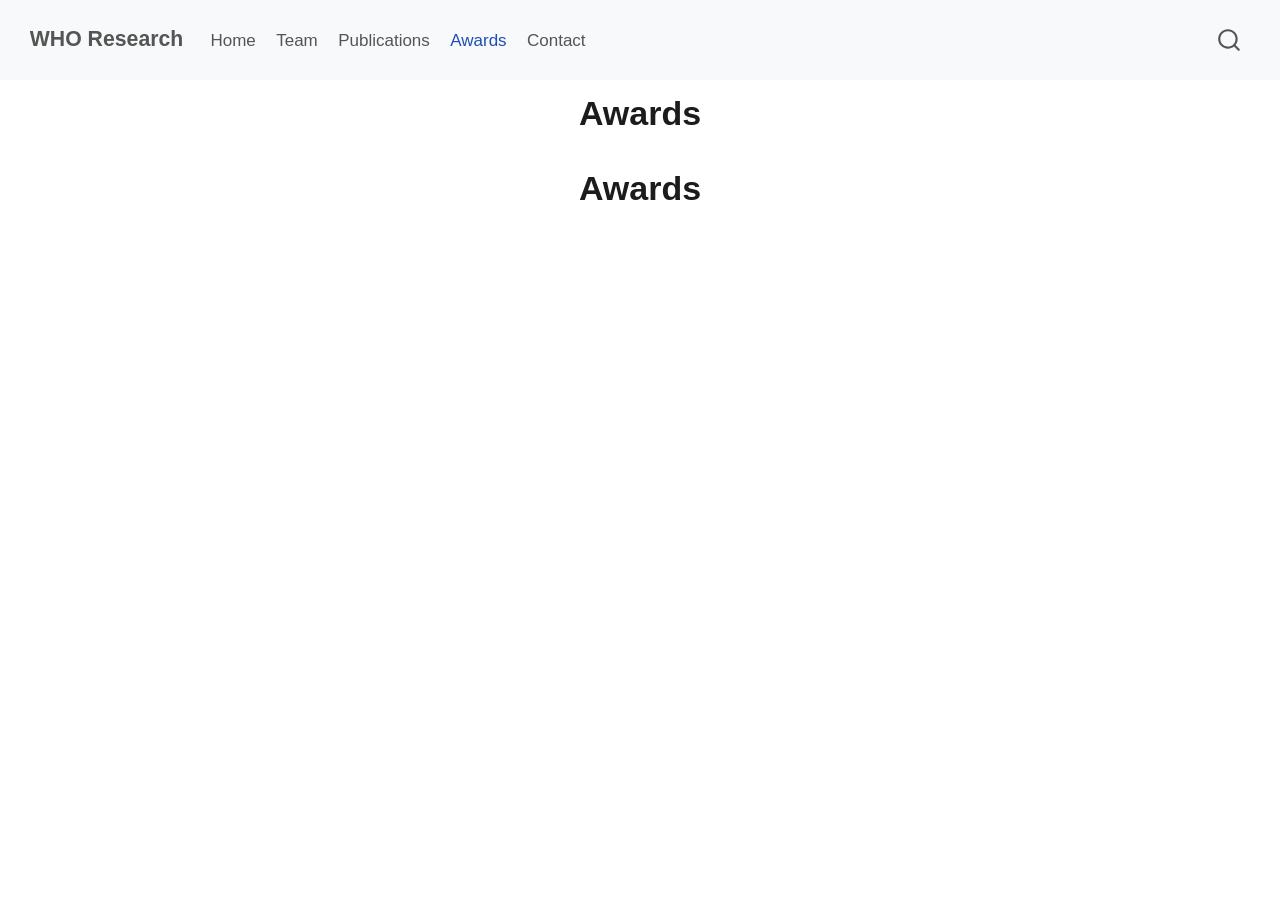
==== awards.html @ 4ef49dfa "Built site for gh-pages" ====
<!DOCTYPE html>
<html xmlns="http://www.w3.org/1999/xhtml" lang="en" xml:lang="en"><head>

<meta charset="utf-8">
<meta name="generator" content="quarto-1.10.18">

<meta name="viewport" content="width=device-width, initial-scale=1.0, user-scalable=yes">


<title>Awards – WHO Research</title>
<style>
/* Default styles provided by pandoc.
** See https://pandoc.org/MANUAL.html#variables-for-html for config info.
*/
span.smallcaps{font-variant: small-caps;}
div.columns{display: flex; gap: 1.5em;}
div.column{flex: auto;}
@media screen {
div.columns{gap: min(4vw, 1.5em);}
div.column{overflow-x: auto;}
}
div.hanging-indent{margin-left: 1.5em; text-indent: -1.5em;}
ul.task-list{list-style: none;}
ul.task-list li input[type="checkbox"] {
  width: 0.8em;
  margin: 0 0.8em 0.2em -1em; /* quarto-specific, see https://github.com/quarto-dev/quarto-cli/issues/4556 */ 
  vertical-align: middle;
}
</style>


<script src="site_libs/quarto-nav/quarto-nav.js"></script>
<script src="site_libs/quarto-nav/headroom.min.js"></script>
<script src="site_libs/clipboard/clipboard.min.js"></script>
<script src="site_libs/quarto-search/autocomplete.umd.js"></script>
<script src="site_libs/quarto-search/fuse.min.js"></script>
<script src="site_libs/quarto-search/quarto-search.js"></script>
<meta name="quarto:offset" content="./">
<script src="site_libs/quarto-html/quarto.js" type="module"></script>
<script src="site_libs/quarto-html/tabsets/tabsets.js" type="module"></script>
<script src="site_libs/quarto-html/popper.min.js"></script>
<script src="site_libs/quarto-html/tippy.umd.min.js"></script>
<script src="site_libs/quarto-html/anchor.min.js"></script>
<link href="site_libs/quarto-html/tippy.css" rel="stylesheet">
<link href="site_libs/quarto-html/quarto-syntax-highlighting-64a204ab8560d761af7679ceaba22944.css" rel="stylesheet" id="quarto-text-highlighting-styles">
<script src="site_libs/bootstrap/bootstrap.min.js"></script>
<link href="site_libs/bootstrap/bootstrap-icons.css" rel="stylesheet">
<link href="site_libs/bootstrap/bootstrap-445b8638c3d06994fee0907d791121c4.min.css" rel="stylesheet" append-hash="true" id="quarto-bootstrap" data-mode="light">
<script id="quarto-search-options" type="application/json">{
  "location": "navbar",
  "copy-button": false,
  "collapse-after": 3,
  "panel-placement": "end",
  "type": "overlay",
  "limit": 50,
  "keyboard-shortcut": [
    "f",
    "/",
    "s"
  ],
  "show-item-context": false,
  "language": {
    "search-no-results-text": "No results",
    "search-matching-documents-text": "matching documents",
    "search-copy-link-title": "Copy link to search",
    "search-hide-matches-text": "Hide additional matches",
    "search-more-match-text": "more match in this document",
    "search-more-matches-text": "more matches in this document",
    "search-clear-button-title": "Clear",
    "search-text-placeholder": "",
    "search-detached-cancel-button-title": "Cancel",
    "search-submit-button-title": "Submit",
    "search-label": "Search"
  }
}</script>


<link rel="stylesheet" href="styles.css">
</head>

<body class="nav-fixed fullcontent quarto-light">

<div id="quarto-search-results"></div>
  <header id="quarto-header" class="headroom fixed-top">
    <nav class="navbar navbar-expand-lg " data-bs-theme="dark">
      <div class="navbar-container container-fluid">
      <div class="navbar-brand-container mx-auto">
    <a class="navbar-brand" href="./index.html">
    <span class="navbar-title">WHO Research</span>
    </a>
  </div>
            <div id="quarto-search" class="" title="Search"></div>
          <button class="navbar-toggler" type="button" data-bs-toggle="collapse" data-bs-target="#navbarCollapse" aria-controls="navbarCollapse" role="menu" aria-expanded="false" aria-label="Toggle navigation" onclick="if (window.quartoToggleHeadroom) { window.quartoToggleHeadroom(); }">
  <span class="navbar-toggler-icon"></span>
</button>
          <div class="collapse navbar-collapse" id="navbarCollapse">
            <ul class="navbar-nav navbar-nav-scroll me-auto">
  <li class="nav-item">
    <a class="nav-link" href="./index.html"> 
<span class="menu-text">Home</span></a>
  </li>  
  <li class="nav-item">
    <a class="nav-link" href="./team.html"> 
<span class="menu-text">Team</span></a>
  </li>  
  <li class="nav-item">
    <a class="nav-link" href="./publications.html"> 
<span class="menu-text">Publications</span></a>
  </li>  
  <li class="nav-item">
    <a class="nav-link active" href="./awards.html" aria-current="page"> 
<span class="menu-text">Awards</span></a>
  </li>  
  <li class="nav-item">
    <a class="nav-link" href="./contact.html"> 
<span class="menu-text">Contact</span></a>
  </li>  
</ul>
          </div> <!-- /navcollapse -->
            <div class="quarto-navbar-tools">
</div>
      </div> <!-- /container-fluid -->
    </nav>
</header>
<!-- content -->
<div id="quarto-content" class="quarto-container page-columns page-rows-contents page-layout-article page-navbar">
<!-- sidebar -->
<!-- margin-sidebar -->
    
<!-- main -->
<main class="content" id="quarto-document-content">

<header id="title-block-header" class="quarto-title-block default">
<div class="quarto-title">
<h1 class="title">Awards</h1>
</div>



<div class="quarto-title-meta">

    
  
    
  </div>
  


</header>


<section id="awards" class="level1">
<h1>Awards</h1>


</section>

</main> <!-- /main -->
<script id="quarto-html-after-body" type="application/javascript">
  window.document.addEventListener("DOMContentLoaded", function (event) {
    const icon = "";
    const anchorJS = new window.AnchorJS();
    anchorJS.options = {
      placement: 'right',
      icon: icon
    };
    anchorJS.add('.anchored');
    const isCodeAnnotation = (el) => {
      for (const clz of el.classList) {
        if (clz.startsWith('code-annotation-')) {                     
          return true;
        }
      }
      return false;
    }
    const onCopySuccess = function(e) {
      // button target
      const button = e.trigger;
      // don't keep focus
      button.blur();
      // flash "checked"
      button.classList.add('code-copy-button-checked');
      var currentTitle = button.getAttribute("title");
      button.setAttribute("title", "Copied!");
      let tooltip;
      if (window.bootstrap) {
        button.setAttribute("data-bs-toggle", "tooltip");
        button.setAttribute("data-bs-placement", "left");
        button.setAttribute("data-bs-title", "Copied!");
        tooltip = new bootstrap.Tooltip(button, 
          { trigger: "manual", 
            customClass: "code-copy-button-tooltip",
            offset: [0, -8]});
        tooltip.show();    
      }
      setTimeout(function() {
        if (tooltip) {
          tooltip.hide();
          button.removeAttribute("data-bs-title");
          button.removeAttribute("data-bs-toggle");
          button.removeAttribute("data-bs-placement");
        }
        button.setAttribute("title", currentTitle);
        button.classList.remove('code-copy-button-checked');
      }, 1000);
      // clear code selection
      e.clearSelection();
    }
    const getTextToCopy = function(trigger) {
      const outerScaffold = trigger.parentElement.cloneNode(true);
      const codeEl = outerScaffold.querySelector('code');
      for (const childEl of codeEl.children) {
        if (isCodeAnnotation(childEl)) {
          childEl.remove();
        }
      }
      return codeEl.innerText;
    }
    const clipboard = new window.ClipboardJS('.code-copy-button:not([data-in-quarto-modal])', {
      text: getTextToCopy
    });
    clipboard.on('success', onCopySuccess);
    if (window.document.getElementById('quarto-embedded-source-code-modal')) {
      const clipboardModal = new window.ClipboardJS('.code-copy-button[data-in-quarto-modal]', {
        text: getTextToCopy,
        container: window.document.getElementById('quarto-embedded-source-code-modal')
      });
      clipboardModal.on('success', onCopySuccess);
    }
      var localhostRegex = new RegExp(/^(?:http|https):\/\/localhost\:?[0-9]*\//);
      var mailtoRegex = new RegExp(/^mailto:/);
        var filterRegex = new RegExp('/' + window.location.host + '/');
      var isInternal = (href) => {
          return filterRegex.test(href) || localhostRegex.test(href) || mailtoRegex.test(href);
      }
      // Inspect non-navigation links and adorn them if external
     var links = window.document.querySelectorAll('a[href]:not(.nav-link):not(.navbar-brand):not(.toc-action):not(.sidebar-link):not(.sidebar-item-toggle):not(.pagination-link):not(.no-external):not([aria-hidden]):not(.dropdown-item):not(.quarto-navigation-tool):not(.about-link)');
      for (var i=0; i<links.length; i++) {
        const link = links[i];
        if (!isInternal(link.href)) {
          // undo the damage that might have been done by quarto-nav.js in the case of
          // links that we want to consider external
          if (link.dataset.originalHref !== undefined) {
            link.href = link.dataset.originalHref;
          }
        }
      }
    function tippyHover(el, contentFn, onTriggerFn, onUntriggerFn) {
      const config = {
        allowHTML: true,
        maxWidth: 500,
        delay: 100,
        arrow: false,
        appendTo: function(el) {
            return el.parentElement;
        },
        interactive: true,
        interactiveBorder: 10,
        theme: 'quarto',
        placement: 'bottom-start',
      };
      if (contentFn) {
        config.content = contentFn;
      }
      if (onTriggerFn) {
        config.onTrigger = onTriggerFn;
      }
      if (onUntriggerFn) {
        config.onUntrigger = onUntriggerFn;
      }
      window.tippy(el, config); 
    }
    const noterefs = window.document.querySelectorAll('a[role="doc-noteref"]');
    for (var i=0; i<noterefs.length; i++) {
      const ref = noterefs[i];
      tippyHover(ref, function() {
        // use id or data attribute instead here
        let href = ref.getAttribute('data-footnote-href') || ref.getAttribute('href');
        try { href = new URL(href).hash; } catch {}
        const id = href.replace(/^#\/?/, "");
        const note = window.document.getElementById(id);
        if (note) {
          return note.innerHTML;
        } else {
          return "";
        }
      });
    }
    const xrefs = window.document.querySelectorAll('a.quarto-xref');
    const processXRef = (id, note) => {
      // Strip column container classes
      const stripColumnClz = (el) => {
        el.classList.remove("page-full", "page-columns");
        if (el.children) {
          for (const child of el.children) {
            stripColumnClz(child);
          }
        }
      }
      stripColumnClz(note)
      if (id === null || id.startsWith('sec-')) {
        // Special case sections, only their first couple elements
        const container = document.createElement("div");
        if (note.children && note.children.length > 2) {
          container.appendChild(note.children[0].cloneNode(true));
          for (let i = 1; i < note.children.length; i++) {
            const child = note.children[i];
            if (child.tagName === "P" && child.innerText === "") {
              continue;
            } else {
              container.appendChild(child.cloneNode(true));
              break;
            }
          }
          if (window.Quarto?.typesetMath) {
            window.Quarto.typesetMath(container);
          }
          return container.innerHTML
        } else {
          if (window.Quarto?.typesetMath) {
            window.Quarto.typesetMath(note);
          }
          return note.innerHTML;
        }
      } else {
        // Remove any anchor links if they are present
        const anchorLink = note.querySelector('a.anchorjs-link');
        if (anchorLink) {
          anchorLink.remove();
        }
        if (window.Quarto?.typesetMath) {
          window.Quarto.typesetMath(note);
        }
        if (note.classList.contains("callout")) {
          return note.outerHTML;
        } else {
          return note.innerHTML;
        }
      }
    }
    for (var i=0; i<xrefs.length; i++) {
      const xref = xrefs[i];
      tippyHover(xref, undefined, function(instance) {
        instance.disable();
        let url = xref.getAttribute('href');
        let hash = undefined; 
        if (url.startsWith('#')) {
          hash = url;
        } else {
          try { hash = new URL(url).hash; } catch {}
        }
        if (hash) {
          const id = hash.replace(/^#\/?/, "");
          const note = window.document.getElementById(id);
          if (note !== null) {
            try {
              const html = processXRef(id, note.cloneNode(true));
              instance.setContent(html);
            } finally {
              instance.enable();
              instance.show();
            }
          } else {
            // See if we can fetch this
            fetch(url.split('#')[0])
            .then(res => res.text())
            .then(html => {
              const parser = new DOMParser();
              const htmlDoc = parser.parseFromString(html, "text/html");
              const note = htmlDoc.getElementById(id);
              if (note !== null) {
                const html = processXRef(id, note);
                instance.setContent(html);
              } 
            }).finally(() => {
              instance.enable();
              instance.show();
            });
          }
        } else {
          // See if we can fetch a full url (with no hash to target)
          // This is a special case and we should probably do some content thinning / targeting
          fetch(url)
          .then(res => res.text())
          .then(html => {
            const parser = new DOMParser();
            const htmlDoc = parser.parseFromString(html, "text/html");
            const note = htmlDoc.querySelector('main.content');
            if (note !== null) {
              // This should only happen for chapter cross references
              // (since there is no id in the URL)
              // remove the first header
              if (note.children.length > 0 && note.children[0].tagName === "HEADER") {
                note.children[0].remove();
              }
              const html = processXRef(null, note);
              instance.setContent(html);
            } 
          }).finally(() => {
            instance.enable();
            instance.show();
          });
        }
      }, function(instance) {
      });
    }
        let selectedAnnoteEl;
        const selectorForAnnotation = ( cell, annotation) => {
          let cellAttr = 'data-code-cell="' + cell + '"';
          let lineAttr = 'data-code-annotation="' +  annotation + '"';
          const selector = 'span[' + cellAttr + '][' + lineAttr + ']';
          return selector;
        }
        const selectCodeLines = (annoteEl) => {
          const doc = window.document;
          const targetCell = annoteEl.getAttribute("data-target-cell");
          const targetAnnotation = annoteEl.getAttribute("data-target-annotation");
          const annoteSpan = window.document.querySelector(selectorForAnnotation(targetCell, targetAnnotation));
          const lines = annoteSpan.getAttribute("data-code-lines").split(",");
          const lineIds = lines.map((line) => {
            return targetCell + "-" + line;
          })
          let top = null;
          let height = null;
          let parent = null;
          if (lineIds.length > 0) {
              //compute the position of the single el (top and bottom and make a div)
              const el = window.document.getElementById(lineIds[0]);
              top = el.offsetTop;
              height = el.offsetHeight;
              parent = el.parentElement.parentElement;
            if (lineIds.length > 1) {
              const lastEl = window.document.getElementById(lineIds[lineIds.length - 1]);
              const bottom = lastEl.offsetTop + lastEl.offsetHeight;
              height = bottom - top;
            }
            if (top !== null && height !== null && parent !== null) {
              // cook up a div (if necessary) and position it 
              let div = window.document.getElementById("code-annotation-line-highlight");
              if (div === null) {
                div = window.document.createElement("div");
                div.setAttribute("id", "code-annotation-line-highlight");
                div.style.position = 'absolute';
                parent.appendChild(div);
              }
              div.style.top = top - 2 + "px";
              div.style.height = height + 4 + "px";
              div.style.left = 0;
              let gutterDiv = window.document.getElementById("code-annotation-line-highlight-gutter");
              if (gutterDiv === null) {
                gutterDiv = window.document.createElement("div");
                gutterDiv.setAttribute("id", "code-annotation-line-highlight-gutter");
                gutterDiv.style.position = 'absolute';
                const codeCell = window.document.getElementById(targetCell);
                const gutter = codeCell.querySelector('.code-annotation-gutter');
                gutter.appendChild(gutterDiv);
              }
              gutterDiv.style.top = top - 2 + "px";
              gutterDiv.style.height = height + 4 + "px";
            }
            selectedAnnoteEl = annoteEl;
          }
        };
        const unselectCodeLines = () => {
          const elementsIds = ["code-annotation-line-highlight", "code-annotation-line-highlight-gutter"];
          elementsIds.forEach((elId) => {
            const div = window.document.getElementById(elId);
            if (div) {
              div.remove();
            }
          });
          selectedAnnoteEl = undefined;
        };
          // Handle positioning of the toggle
      window.addEventListener(
        "resize",
        throttle(() => {
          elRect = undefined;
          if (selectedAnnoteEl) {
            selectCodeLines(selectedAnnoteEl);
          }
        }, 10)
      );
      function throttle(fn, ms) {
      let throttle = false;
      let timer;
        return (...args) => {
          if(!throttle) { // first call gets through
              fn.apply(this, args);
              throttle = true;
          } else { // all the others get throttled
              if(timer) clearTimeout(timer); // cancel #2
              timer = setTimeout(() => {
                fn.apply(this, args);
                timer = throttle = false;
              }, ms);
          }
        };
      }
        // Attach click handler to the DT
        const annoteDls = window.document.querySelectorAll('dt[data-target-cell]');
        for (const annoteDlNode of annoteDls) {
          annoteDlNode.addEventListener('click', (event) => {
            const clickedEl = event.target;
            if (clickedEl !== selectedAnnoteEl) {
              unselectCodeLines();
              const activeEl = window.document.querySelector('dt[data-target-cell].code-annotation-active');
              if (activeEl) {
                activeEl.classList.remove('code-annotation-active');
              }
              selectCodeLines(clickedEl);
              clickedEl.classList.add('code-annotation-active');
            } else {
              // Unselect the line
              unselectCodeLines();
              clickedEl.classList.remove('code-annotation-active');
            }
          });
        }
    const findCites = (el) => {
      const parentEl = el.parentElement;
      if (parentEl) {
        const cites = parentEl.dataset.cites;
        if (cites) {
          return {
            el,
            cites: cites.split(' ')
          };
        } else {
          return findCites(el.parentElement)
        }
      } else {
        return undefined;
      }
    };
    var bibliorefs = window.document.querySelectorAll('a[role="doc-biblioref"]');
    for (var i=0; i<bibliorefs.length; i++) {
      const ref = bibliorefs[i];
      const citeInfo = findCites(ref);
      if (citeInfo) {
        tippyHover(citeInfo.el, function() {
          var popup = window.document.createElement('div');
          citeInfo.cites.forEach(function(cite) {
            var citeDiv = window.document.createElement('div');
            citeDiv.classList.add('hanging-indent');
            citeDiv.classList.add('csl-entry');
            var biblioDiv = window.document.getElementById('ref-' + cite);
            if (biblioDiv) {
              citeDiv.innerHTML = biblioDiv.innerHTML;
            }
            popup.appendChild(citeDiv);
          });
          return popup.innerHTML;
        });
      }
    }
  });
  </script>
</div> <!-- /content -->




</body></html>
---- site_libs/quarto-html/tippy.css ----
.tippy-box[data-animation=fade][data-state=hidden]{opacity:0}[data-tippy-root]{max-width:calc(100vw - 10px)}.tippy-box{position:relative;background-color:#333;color:#fff;border-radius:4px;font-size:14px;line-height:1.4;white-space:normal;outline:0;transition-property:transform,visibility,opacity}.tippy-box[data-placement^=top]>.tippy-arrow{bottom:0}.tippy-box[data-placement^=top]>.tippy-arrow:before{bottom:-7px;left:0;border-width:8px 8px 0;border-top-color:initial;transform-origin:center top}.tippy-box[data-placement^=bottom]>.tippy-arrow{top:0}.tippy-box[data-placement^=bottom]>.tippy-arrow:before{top:-7px;left:0;border-width:0 8px 8px;border-bottom-color:initial;transform-origin:center bottom}.tippy-box[data-placement^=left]>.tippy-arrow{right:0}.tippy-box[data-placement^=left]>.tippy-arrow:before{border-width:8px 0 8px 8px;border-left-color:initial;right:-7px;transform-origin:center left}.tippy-box[data-placement^=right]>.tippy-arrow{left:0}.tippy-box[data-placement^=right]>.tippy-arrow:before{left:-7px;border-width:8px 8px 8px 0;border-right-color:initial;transform-origin:center right}.tippy-box[data-inertia][data-state=visible]{transition-timing-function:cubic-bezier(.54,1.5,.38,1.11)}.tippy-arrow{width:16px;height:16px;color:#333}.tippy-arrow:before{content:"";position:absolute;border-color:transparent;border-style:solid}.tippy-content{position:relative;padding:5px 9px;z-index:1}
---- site_libs/quarto-html/quarto-syntax-highlighting-64a204ab8560d761af7679ceaba22944.css ----
/* quarto syntax highlight colors */
:root {
  --quarto-hl-ot-color: #003B4F;
  --quarto-hl-at-color: #657422;
  --quarto-hl-ss-color: #20794D;
  --quarto-hl-an-color: #5E5E5E;
  --quarto-hl-fu-color: #4758AB;
  --quarto-hl-st-color: #20794D;
  --quarto-hl-cf-color: #003B4F;
  --quarto-hl-op-color: #5E5E5E;
  --quarto-hl-er-color: #AD0000;
  --quarto-hl-bn-color: #AD0000;
  --quarto-hl-al-color: #AD0000;
  --quarto-hl-va-color: #111111;
  --quarto-hl-bu-color: inherit;
  --quarto-hl-ex-color: inherit;
  --quarto-hl-pp-color: #AD0000;
  --quarto-hl-in-color: #5E5E5E;
  --quarto-hl-vs-color: #20794D;
  --quarto-hl-wa-color: #5E5E5E;
  --quarto-hl-do-color: #5E5E5E;
  --quarto-hl-im-color: #00769E;
  --quarto-hl-ch-color: #20794D;
  --quarto-hl-dt-color: #AD0000;
  --quarto-hl-fl-color: #AD0000;
  --quarto-hl-co-color: #5E5E5E;
  --quarto-hl-cv-color: #5E5E5E;
  --quarto-hl-cn-color: #8f5902;
  --quarto-hl-sc-color: #5E5E5E;
  --quarto-hl-dv-color: #AD0000;
  --quarto-hl-kw-color: #003B4F;
}

/* other quarto variables */
:root {
  --quarto-font-monospace: SFMono-Regular, Menlo, Monaco, Consolas, "Liberation Mono", "Courier New", monospace;
}

/* syntax highlight based on Pandoc's rules */
pre > code.sourceCode > span {
  color: #003B4F;
}

code.sourceCode > span {
  color: #003B4F;
}

div.sourceCode,
div.sourceCode pre.sourceCode {
  color: #003B4F;
}

/* Normal */
code span {
  color: #003B4F;
}

/* Alert */
code span.al {
  color: #AD0000;
  font-style: inherit;
}

/* Annotation */
code span.an {
  color: #5E5E5E;
  font-style: inherit;
}

/* Attribute */
code span.at {
  color: #657422;
  font-style: inherit;
}

/* BaseN */
code span.bn {
  color: #AD0000;
  font-style: inherit;
}

/* BuiltIn */
code span.bu {
  font-style: inherit;
}

/* ControlFlow */
code span.cf {
  color: #003B4F;
  font-weight: bold;
  font-style: inherit;
}

/* Char */
code span.ch {
  color: #20794D;
  font-style: inherit;
}

/* Constant */
code span.cn {
  color: #8f5902;
  font-style: inherit;
}

/* Comment */
code span.co {
  color: #5E5E5E;
  font-style: inherit;
}

/* CommentVar */
code span.cv {
  color: #5E5E5E;
  font-style: italic;
}

/* Documentation */
code span.do {
  color: #5E5E5E;
  font-style: italic;
}

/* DataType */
code span.dt {
  color: #AD0000;
  font-style: inherit;
}

/* DecVal */
code span.dv {
  color: #AD0000;
  font-style: inherit;
}

/* Error */
code span.er {
  color: #AD0000;
  font-style: inherit;
}

/* Extension */
code span.ex {
  font-style: inherit;
}

/* Float */
code span.fl {
  color: #AD0000;
  font-style: inherit;
}

/* Function */
code span.fu {
  color: #4758AB;
  font-style: inherit;
}

/* Import */
code span.im {
  color: #00769E;
  font-style: inherit;
}

/* Information */
code span.in {
  color: #5E5E5E;
  font-style: inherit;
}

/* Keyword */
code span.kw {
  color: #003B4F;
  font-weight: bold;
  font-style: inherit;
}

/* Operator */
code span.op {
  color: #5E5E5E;
  font-style: inherit;
}

/* Other */
code span.ot {
  color: #003B4F;
  font-style: inherit;
}

/* Preprocessor */
code span.pp {
  color: #AD0000;
  font-style: inherit;
}

/* SpecialChar */
code span.sc {
  color: #5E5E5E;
  font-style: inherit;
}

/* SpecialString */
code span.ss {
  color: #20794D;
  font-style: inherit;
}

/* String */
code span.st {
  color: #20794D;
  font-style: inherit;
}

/* Variable */
code span.va {
  color: #111111;
  font-style: inherit;
}

/* VerbatimString */
code span.vs {
  color: #20794D;
  font-style: inherit;
}

/* Warning */
code span.wa {
  color: #5E5E5E;
  font-style: italic;
}

.prevent-inlining {
  content: "</";
}

/*# sourceMappingURL=9d8d5bb603a83b8298b89080a598c93b.css.map */
---- styles.css ----
/* ---------- GENERAL ---------- */

body {
  font-family: Arial, Helvetica, sans-serif;
  color: #1c1c1c;
}

main {
  max-width: 1100px;
  margin: 0 auto;
}


/* ---------- NAVBAR ---------- */

.navbar {
  padding-top: 18px;
  padding-bottom: 18px;
}

.navbar-brand {
  font-weight: 600;
}


/* ---------- HERO ---------- */

.hero {
  padding: 110px 0 120px 0;
  max-width: 900px;
}

.hero h1 {
  font-size: 4.2rem;
  line-height: 1.05;
  letter-spacing: -0.04em;
  font-weight: 600;
  margin: 20px 0 30px;
}

.hero p {
  max-width: 650px;
  font-size: 1.25rem;
  line-height: 1.7;
  color: #555;
}

.eyebrow {
  font-size: 0.8rem;
  font-weight: 600;
  letter-spacing: 0.15em;
}

.hero-button {
  display: inline-block;
  margin-top: 25px;
  margin-right: 20px;
  padding: 12px 22px;
  background: #111;
  color: white !important;
  text-decoration: none;
}

.hero-link {
  text-decoration: none;
}


/* ---------- SECTIONS ---------- */

h2 {
  margin-top: 100px;
  padding-top: 25px;
  border-top: 1px solid #ddd;
  font-size: 2rem;
}


/* ---------- RESEARCH AREAS ---------- */

.research-grid {
  display: grid;
  grid-template-columns: repeat(3, 1fr);
  gap: 35px;
  margin-top: 40px;
}

.research-card {
  padding-right: 20px;
}

.research-card h3 {
  font-size: 0.9rem;
  color: #777;
}


/* ---------- MOBILE ---------- */

@media (max-width: 768px) {

  .hero {
    padding: 70px 0;
  }

  .hero h1 {
    font-size: 2.7rem;
  }

  .research-grid {
    grid-template-columns: 1fr;
  }

}
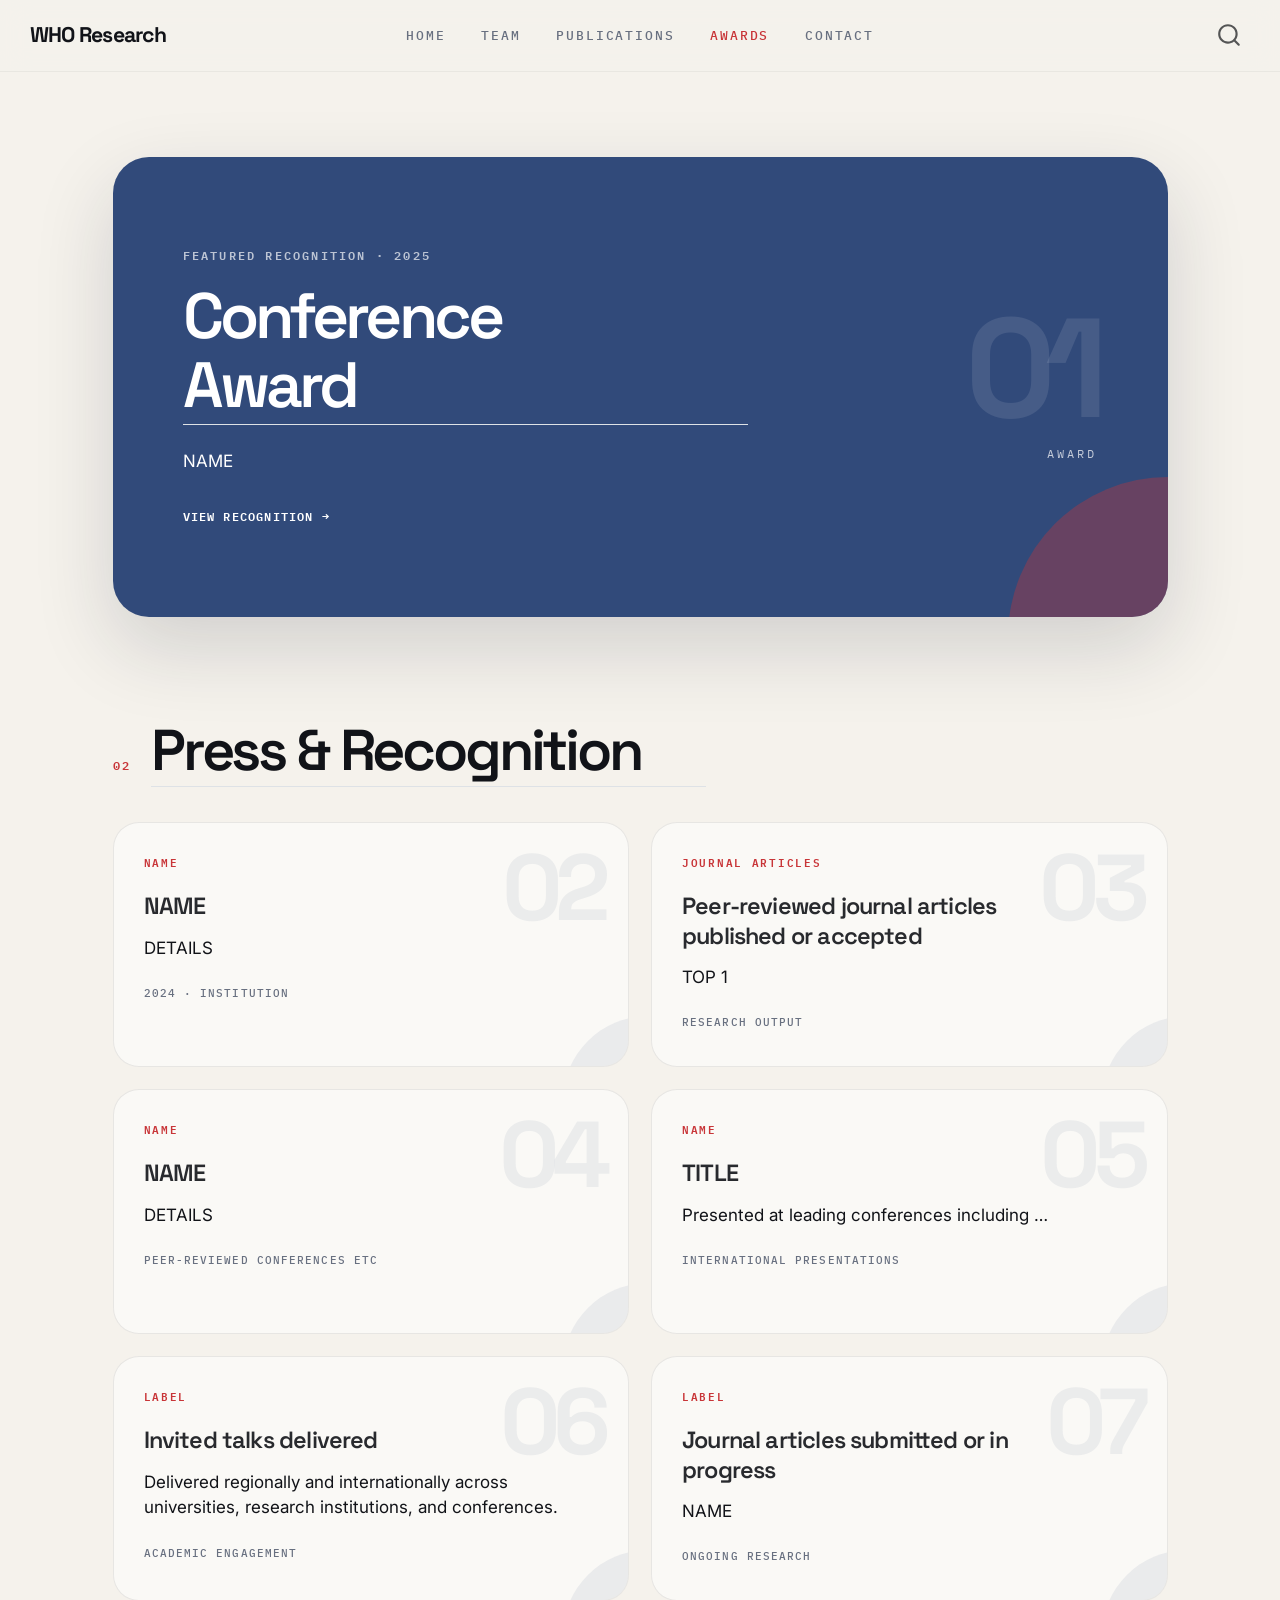
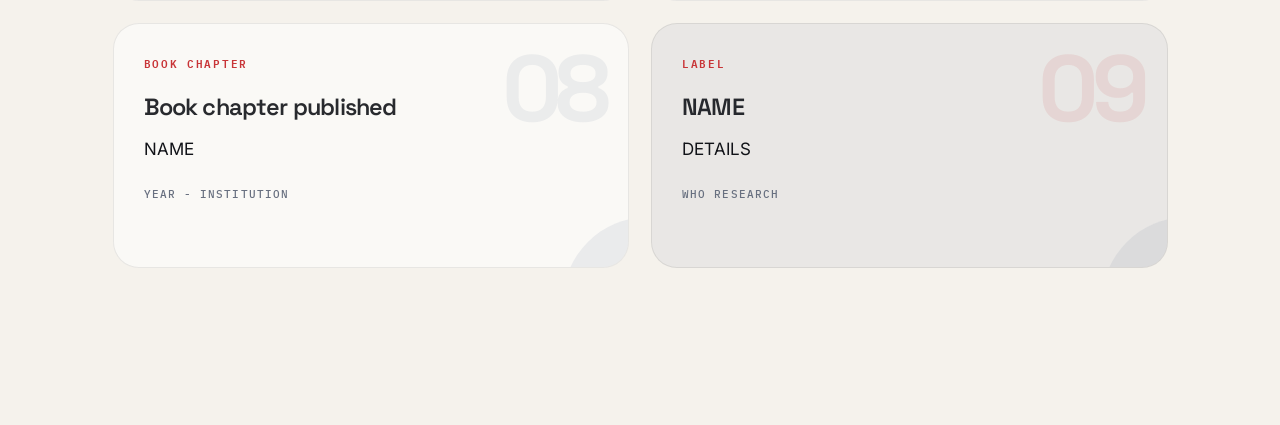
==== commit 53b70262: "Built site for gh-pages" ====
--- a/awards.html
+++ b/awards.html
@@ -7,7 +7,7 @@
 <meta name="viewport" content="width=device-width, initial-scale=1.0, user-scalable=yes">
 
 
-<title>Awards – WHO Research</title>
+<title>awards – WHO Research</title>
 <style>
 /* Default styles provided by pandoc.
 ** See https://pandoc.org/MANUAL.html#variables-for-html for config info.
@@ -78,7 +78,7 @@
 <link rel="stylesheet" href="styles.css">
 </head>
 
-<body class="nav-fixed fullcontent quarto-light">
+<body class="nav-fixed quarto-light">
 
 <div id="quarto-search-results"></div>
   <header id="quarto-header" class="headroom fixed-top">
@@ -123,37 +123,174 @@
     </nav>
 </header>
 <!-- content -->
-<div id="quarto-content" class="quarto-container page-columns page-rows-contents page-layout-article page-navbar">
+<div id="quarto-content" class="quarto-container page-columns page-rows-contents page-layout-full page-navbar">
 <!-- sidebar -->
 <!-- margin-sidebar -->
     
 <!-- main -->
-<main class="content" id="quarto-document-content">
-
-<header id="title-block-header" class="quarto-title-block default">
-<div class="quarto-title">
-<h1 class="title">Awards</h1>
-</div>
-
-
-
-<div class="quarto-title-meta">
-
-    
-  
-    
-  </div>
-  
-
-
-</header>
-
-
-<section id="awards" class="level1">
-<h1>Awards</h1>
-
-
-</section>
+<main class="content column-page" id="quarto-document-content"><header id="title-block-header" class="quarto-title-block"></header>
+
+
+
+
+<div class="awards-page">
+<div class="awards-featured">
+<div class="award-featured-copy">
+<div class="award-eyebrow">
+<p>FEATURED RECOGNITION · 2025</p>
+</div>
+<section id="conference-award" class="level2">
+<h2 class="anchored" data-anchor-id="conference-award">Conference Award</h2>
+<p>NAME</p>
+<div class="award-featured-link">
+<p><a href="#">VIEW RECOGNITION →</a></p>
+</div>
+</section>
+</div>
+<div class="award-featured-mark">
+<div class="award-featured-number">
+<p>01</p>
+</div>
+<div class="award-featured-word">
+<p>AWARD</p>
+</div>
+</div>
+</div>
+<div class="awards-section">
+<div class="awards-section-heading">
+<div class="awards-section-number">
+<p>02</p>
+</div>
+<section id="press-recognition" class="level2">
+<h2 class="anchored" data-anchor-id="press-recognition">Press &amp; Recognition</h2>
+</section>
+</div>
+<div class="awards-grid">
+<div class="award-card">
+<div class="award-card-label">
+<p>NAME</p>
+</div>
+<div class="award-big-number">
+<p>02</p>
+</div>
+<section id="name" class="level3">
+<h3 class="anchored" data-anchor-id="name">NAME</h3>
+<p>DETAILS</p>
+<div class="award-meta">
+<p>2024 · INSTITUTION</p>
+</div>
+</section>
+</div>
+<div class="award-card">
+<div class="award-card-label">
+<p>JOURNAL ARTICLES</p>
+</div>
+<div class="award-big-number">
+<p>03</p>
+</div>
+<section id="peer-reviewed-journal-articles-published-or-accepted" class="level3">
+<h3 class="anchored" data-anchor-id="peer-reviewed-journal-articles-published-or-accepted">Peer-reviewed journal articles published or accepted</h3>
+<p>TOP 1</p>
+<div class="award-meta">
+<p>RESEARCH OUTPUT</p>
+</div>
+</section>
+</div>
+<div class="award-card">
+<div class="award-card-label">
+<p>NAME</p>
+</div>
+<div class="award-big-number">
+<p>04</p>
+</div>
+<section id="name-1" class="level3">
+<h3 class="anchored" data-anchor-id="name-1">NAME</h3>
+<p>DETAILS</p>
+<div class="award-meta">
+<p>PEER-REVIEWED CONFERENCES ETC</p>
+</div>
+</section>
+</div>
+<div class="award-card">
+<div class="award-card-label">
+<p>NAME</p>
+</div>
+<div class="award-big-number">
+<p>05</p>
+</div>
+<section id="title" class="level3">
+<h3 class="anchored" data-anchor-id="title">TITLE</h3>
+<p>Presented at leading conferences including …</p>
+<div class="award-meta">
+<p>INTERNATIONAL PRESENTATIONS</p>
+</div>
+</section>
+</div>
+<div class="award-card">
+<div class="award-card-label">
+<p>LABEL</p>
+</div>
+<div class="award-big-number">
+<p>06</p>
+</div>
+<section id="invited-talks-delivered" class="level3">
+<h3 class="anchored" data-anchor-id="invited-talks-delivered">Invited talks delivered</h3>
+<p>Delivered regionally and internationally across universities, research institutions, and conferences.</p>
+<div class="award-meta">
+<p>ACADEMIC ENGAGEMENT</p>
+</div>
+</section>
+</div>
+<div class="award-card">
+<div class="award-card-label">
+<p>LABEL</p>
+</div>
+<div class="award-big-number">
+<p>07</p>
+</div>
+<section id="journal-articles-submitted-or-in-progress" class="level3">
+<h3 class="anchored" data-anchor-id="journal-articles-submitted-or-in-progress">Journal articles submitted or in progress</h3>
+<p>NAME</p>
+<div class="award-meta">
+<p>ONGOING RESEARCH</p>
+</div>
+</section>
+</div>
+<div class="award-card">
+<div class="award-card-label">
+<p>BOOK CHAPTER</p>
+</div>
+<div class="award-big-number">
+<p>08</p>
+</div>
+<section id="book-chapter-published" class="level3">
+<h3 class="anchored" data-anchor-id="book-chapter-published">Book chapter published</h3>
+<p>NAME</p>
+<div class="award-meta">
+<p>YEAR - INSTITUTION</p>
+</div>
+</section>
+</div>
+<div class="award-card award-card-accent">
+<div class="award-card-label">
+<p>LABEL</p>
+</div>
+<div class="award-big-number">
+<p>09</p>
+</div>
+<section id="name-2" class="level3">
+<h3 class="anchored" data-anchor-id="name-2">NAME</h3>
+<p>DETAILS</p>
+<div class="award-meta">
+<p>WHO RESEARCH</p>
+</div>
+</section>
+</div>
+</div>
+</div>
+</div>
+
+
 
 </main> <!-- /main -->
 <script id="quarto-html-after-body" type="application/javascript">
@@ -229,7 +366,7 @@
     }
       var localhostRegex = new RegExp(/^(?:http|https):\/\/localhost\:?[0-9]*\//);
       var mailtoRegex = new RegExp(/^mailto:/);
-        var filterRegex = new RegExp('/' + window.location.host + '/');
+        var filterRegex = new RegExp("https:\/\/nasabiii\.github\.io\/WHO-Research\/");
       var isInternal = (href) => {
           return filterRegex.test(href) || localhostRegex.test(href) || mailtoRegex.test(href);
       }
--- a/styles.css
+++ b/styles.css
@@ -1,114 +1,3832 @@
-/* ---------- GENERAL ---------- */
+/* =========================================================
+   WHO RESEARCH — WEBSITE STYLE
+   VinUniversity-inspired palette
+   ========================================================= */
+
+
+/* =========================================================
+   FONTS
+   ========================================================= */
+
+@import url('https://fonts.googleapis.com/css2?family=IBM+Plex+Mono:wght@400;500;600&family=Inter:wght@400;500;600;700&family=Space+Grotesk:wght@400;500;600;700&display=swap');
+
+
+/* =========================================================
+   DESIGN TOKENS
+   ========================================================= */
+
+:root {
+  --vin-blue: #314A7A;
+  --vin-blue-dark: #1F3154;
+  --vin-blue-light: #536DA1;
+
+  --vin-red: #C83538;
+  --vin-red-soft: #D96969;
+
+  --ink: #111318;
+  --paper: #F5F2EC;
+  --paper-light: #FBF9F4;
+
+  --muted: #687080;
+
+  --line: rgba(17, 19, 24, 0.10);
+
+  --shadow-soft:
+    0 20px 50px rgba(23, 31, 48, 0.08);
+
+  --shadow-large:
+    0 34px 90px rgba(23, 31, 48, 0.18);
+}
+
+
+/* =========================================================
+   GLOBAL
+   ========================================================= */
+
+html {
+  scroll-behavior: smooth;
+}
 
 body {
-  font-family: Arial, Helvetica, sans-serif;
-  color: #1c1c1c;
-}
-
-main {
-  max-width: 1100px;
+  margin: 0;
+
+  background: var(--paper);
+
+  color: var(--ink);
+
+  font-family:
+    "Inter",
+    Arial,
+    sans-serif;
+
+  -webkit-font-smoothing: antialiased;
+}
+
+
+/* Remove Quarto default width restriction */
+
+main,
+main.content {
+  max-width: none;
+  padding-left: 0;
+  padding-right: 0;
+}
+
+
+/* =========================================================
+   NAVIGATION
+   ========================================================= */
+
+.navbar {
+  background: rgba(245, 242, 236, 0.82);
+
+  backdrop-filter: blur(14px);
+  -webkit-backdrop-filter: blur(14px);
+
+  border-bottom: 1px solid rgba(17, 19, 24, 0.05);
+
+  padding-top: 14px;
+  padding-bottom: 14px;
+}
+
+
+/* WHO Research */
+
+.navbar-brand {
+  font-family: "Space Grotesk", Arial, sans-serif;
+
+  font-weight: 700;
+
+  letter-spacing: -0.035em;
+
+  color: var(--ink);
+}
+
+
+/* Home / Team / Publications / Awards / Contact */
+
+.navbar-nav .nav-link {
+  font-family: "IBM Plex Mono", monospace;
+
+  font-size: 0.78rem;
+
+  font-weight: 500;
+
+  letter-spacing: 0.14em;
+
+  text-transform: uppercase;
+
+  color: var(--muted);
+
+  transition:
+    color 0.25s ease,
+    transform 0.25s ease;
+}
+
+
+/* Hover */
+
+.navbar-nav .nav-link:hover {
+  color: var(--vin-red);
+
+  transform: translateY(-1px);
+}
+
+
+/* Current active page */
+
+.navbar-nav .nav-link.active {
+  color: var(--vin-red);
+}
+
+/* =========================================================
+   CENTER NAV MENU
+   ========================================================= */
+
+@media (min-width: 992px) {
+  .navbar .container-fluid,
+  .navbar .container {
+    position: relative;
+  }
+
+  .navbar-collapse {
+    justify-content: center;
+  }
+
+  .navbar-nav {
+    position: absolute;
+    left: 50%;
+    transform: translateX(-50%);
+    display: flex;
+    align-items: center;
+    gap: 0.9rem;
+    margin: 0;
+  }
+}
+
+
+/* =========================================================
+   HOMEPAGE CONTAINER
+   ========================================================= */
+
+.home-page {
+  width:
+    min(
+      1380px,
+      calc(100% - 80px)
+    );
+
   margin: 0 auto;
 }
 
 
-/* ---------- NAVBAR ---------- */
-
-.navbar {
-  padding-top: 18px;
-  padding-bottom: 18px;
-}
-
-.navbar-brand {
+/* =========================================================
+   HERO LAYOUT
+   ========================================================= */
+
+.hero-shell {
+  min-height: 90vh;
+
+  display: grid;
+
+  grid-template-columns:
+    minmax(0, 1.08fr)
+    minmax(420px, 0.92fr);
+
+  gap: 78px;
+
+  align-items: center;
+
+  padding:
+    80px 0
+    110px;
+}
+
+
+.hero-copy {
+  max-width: 800px;
+}
+
+
+/* =========================================================
+   HERO LABEL
+   ========================================================= */
+
+.eyebrow {
+  margin-bottom: 24px;
+
+  font-family:
+    "IBM Plex Mono",
+    monospace;
+
+  font-size: 0.76rem;
+
   font-weight: 600;
-}
-
-
-/* ---------- HERO ---------- */
-
-.hero {
-  padding: 110px 0 120px 0;
-  max-width: 900px;
-}
-
-.hero h1 {
-  font-size: 4.2rem;
-  line-height: 1.05;
-  letter-spacing: -0.04em;
+
+  letter-spacing: 0.20em;
+
+  text-transform: uppercase;
+
+  color: var(--vin-red);
+}
+
+
+.eyebrow p {
+  margin: 0;
+}
+
+
+/* =========================================================
+   HERO HEADLINE
+   ========================================================= */
+
+.hero-copy h1 {
+  max-width: 820px;
+
+  margin:
+    0 0
+    30px;
+
+  font-family:
+    "Space Grotesk",
+    Arial,
+    sans-serif;
+
+  font-size:
+    clamp(
+      4.5rem,
+      6.2vw,
+      7.4rem
+    );
+
+  font-weight: 700;
+
+  line-height: 0.92;
+
+  letter-spacing: -0.068em;
+
+  color: var(--ink);
+}
+
+
+/* =========================================================
+   HERO BODY COPY
+   ========================================================= */
+
+.hero-text {
+  max-width: 650px;
+
+  margin-bottom: 34px;
+
+  font-size: 1.15rem;
+
+  line-height: 1.8;
+
+  color:
+    rgba(17, 19, 24, 0.74);
+}
+
+
+.hero-text p {
+  margin: 0;
+}
+
+
+/* =========================================================
+   HERO BUTTONS
+   ========================================================= */
+
+.hero-actions {
+  display: flex;
+
+  align-items: center;
+
+  gap: 14px;
+
+  flex-wrap: wrap;
+
+  margin-bottom: 40px;
+}
+
+
+.hero-actions p {
+  margin: 0;
+}
+
+
+.btn-primary {
+  display: inline-flex;
+
+  align-items: center;
+
+  justify-content: center;
+
+  padding:
+    14px 25px;
+
+  border-radius: 999px;
+
+  background: var(--vin-blue);
+
+  color: white !important;
+
+  text-decoration: none !important;
+
   font-weight: 600;
-  margin: 20px 0 30px;
-}
-
-.hero p {
-  max-width: 650px;
-  font-size: 1.25rem;
-  line-height: 1.7;
-  color: #555;
-}
-
-.eyebrow {
-  font-size: 0.8rem;
+
+  transition:
+    transform 0.35s cubic-bezier(.16, 1, .3, 1),
+    background 0.35s ease,
+    box-shadow 0.35s ease;
+}
+
+
+.btn-primary:hover {
+  background: var(--vin-blue-dark);
+
+  transform:
+    translateY(-3px);
+
+  box-shadow:
+    0 14px 32px rgba(49, 74, 122, 0.25);
+}
+
+
+.btn-secondary {
+  display: inline-flex;
+
+  align-items: center;
+
+  justify-content: center;
+
+  padding:
+    14px 22px;
+
+  border:
+    1px solid rgba(17, 19, 24, 0.11);
+
+  border-radius: 999px;
+
+  background:
+    rgba(255, 255, 255, 0.30);
+
+  color: var(--ink) !important;
+
+  text-decoration: none !important;
+
   font-weight: 600;
+
+  transition:
+    transform 0.35s cubic-bezier(.16, 1, .3, 1),
+    background 0.35s ease,
+    border-color 0.35s ease;
+}
+
+
+.btn-secondary:hover {
+  transform:
+    translateY(-3px);
+
+  background:
+    rgba(255, 255, 255, 0.65);
+
+  border-color:
+    rgba(49, 74, 122, 0.25);
+}
+
+
+/* =========================================================
+   HERO META
+   ========================================================= */
+
+.hero-meta {
+  display: flex;
+
+  flex-wrap: wrap;
+
+  gap: 34px;
+}
+
+
+.meta-block {
+  display: flex;
+
+  flex-direction: column;
+
+  gap: 7px;
+}
+
+
+.meta-label {
+  font-family:
+    "IBM Plex Mono",
+    monospace;
+
+  font-size: 0.70rem;
+
+  font-weight: 500;
+
   letter-spacing: 0.15em;
-}
-
-.hero-button {
-  display: inline-block;
-  margin-top: 25px;
-  margin-right: 20px;
-  padding: 12px 22px;
-  background: #111;
-  color: white !important;
-  text-decoration: none;
-}
-
-.hero-link {
-  text-decoration: none;
-}
-
-
-/* ---------- SECTIONS ---------- */
-
-h2 {
-  margin-top: 100px;
-  padding-top: 25px;
-  border-top: 1px solid #ddd;
-  font-size: 2rem;
-}
-
-
-/* ---------- RESEARCH AREAS ---------- */
+
+  text-transform: uppercase;
+
+  color: var(--muted);
+}
+
+
+.meta-value {
+  font-family:
+    "Space Grotesk",
+    Arial,
+    sans-serif;
+
+  font-size: 0.96rem;
+
+  font-weight: 600;
+
+  color: var(--ink);
+}
+
+
+.meta-label p,
+.meta-value p {
+  margin: 0;
+}
+
+
+/* =========================================================
+   HERO VISUAL WRAPPER
+   ========================================================= */
+
+.hero-visual-wrap {
+  perspective: 1500px;
+}
+
+
+/* =========================================================
+   HERO INTERACTIVE VISUAL
+   ========================================================= */
+
+.hero-visual {
+  position: relative;
+
+  min-height: 650px;
+
+  overflow: hidden;
+
+  border-radius: 42px;
+
+  background:
+
+    radial-gradient(
+      circle at 78% 17%,
+      rgba(255, 255, 255, 0.20),
+      transparent 26%
+    ),
+
+    radial-gradient(
+      circle at 10% 90%,
+      rgba(200, 53, 56, 0.22),
+      transparent 30%
+    ),
+
+    linear-gradient(
+      155deg,
+      var(--vin-blue-dark) 0%,
+      var(--vin-blue) 52%,
+      var(--vin-blue-light) 100%
+    );
+
+  box-shadow:
+    var(--shadow-large);
+
+  transform:
+    perspective(1500px)
+    rotateX(0deg)
+    rotateY(0deg)
+    scale(1);
+
+  transform-style: preserve-3d;
+
+  transition:
+    transform 0.75s cubic-bezier(.16, 1, .3, 1),
+    border-radius 0.75s cubic-bezier(.16, 1, .3, 1),
+    box-shadow 0.75s cubic-bezier(.16, 1, .3, 1);
+}
+
+
+/* Hover entire visual */
+
+.hero-visual:hover {
+  transform:
+    perspective(1500px)
+    rotateX(2deg)
+    rotateY(-3deg)
+    scale(1.02);
+
+  border-radius: 52px;
+
+  box-shadow:
+    0 50px 120px
+    rgba(23, 31, 48, 0.27);
+}
+
+
+/* =========================================================
+   VISUAL LIGHTING
+   ========================================================= */
+
+.visual-noise {
+  position: absolute;
+
+  inset: 0;
+
+  pointer-events: none;
+
+  background:
+
+    radial-gradient(
+      circle at 80% 14%,
+      rgba(255, 255, 255, 0.14),
+      transparent 25%
+    ),
+
+    radial-gradient(
+      circle at 12% 88%,
+      rgba(200, 53, 56, 0.17),
+      transparent 29%
+    );
+}
+
+
+/* =========================================================
+   ABSTRACT CAPSULE OBJECTS
+   ========================================================= */
+
+.capsule {
+  position: absolute;
+
+  border-radius: 999px;
+
+  box-shadow:
+    0 20px 42px
+    rgba(8, 13, 24, 0.22);
+
+  transition:
+    transform 0.75s cubic-bezier(.16, 1, .3, 1),
+    filter 0.4s ease,
+    box-shadow 0.4s ease;
+}
+
+
+/* Top capsule */
+
+.cap-1 {
+  width: 225px;
+  height: 74px;
+
+  top: 72px;
+  right: 64px;
+
+  background:
+    linear-gradient(
+      90deg,
+      #265DD8 0%,
+      #314A7A 55%,
+      #4D7DDA 100%
+    );
+
+  transform:
+    rotate(-2deg);
+}
+
+
+/* Diagonal capsule */
+
+.cap-2 {
+  width: 295px;
+  height: 88px;
+
+  top: 190px;
+  right: 92px;
+
+  background:
+    linear-gradient(
+      90deg,
+      #264F60 0%,
+      #314A7A 30%,
+      #C83538 67%,
+      #E38254 100%
+    );
+
+  transform:
+    rotate(-34deg);
+}
+
+
+/* Middle capsule */
+
+.cap-3 {
+  width: 315px;
+  height: 84px;
+
+  top: 345px;
+  left: 66px;
+
+  background:
+    linear-gradient(
+      90deg,
+      #DF7468 0%,
+      #C83538 42%,
+      #314A7A 84%
+    );
+
+  transform:
+    rotate(1deg);
+}
+
+
+/* Bottom capsule */
+
+.cap-4 {
+  width: 285px;
+  height: 84px;
+
+  bottom: 70px;
+  right: 52px;
+
+  background:
+    linear-gradient(
+      90deg,
+      #314A7A 0%,
+      #4D6397 36%,
+      #C83538 76%,
+      #D66B46 100%
+    );
+
+  transform:
+    rotate(-18deg);
+}
+
+
+/* =========================================================
+   CAPSULE HOVER MOTION
+   ========================================================= */
+
+.hero-visual:hover .cap-1 {
+  transform:
+    rotate(-7deg)
+    translate(-14px, -14px);
+}
+
+
+.hero-visual:hover .cap-2 {
+  transform:
+    rotate(-28deg)
+    translate(16px, -10px);
+}
+
+
+.hero-visual:hover .cap-3 {
+  transform:
+    rotate(5deg)
+    translate(-17px, 13px);
+}
+
+
+.hero-visual:hover .cap-4 {
+  transform:
+    rotate(-12deg)
+    translate(18px, 15px);
+}
+
+
+.hero-visual:hover .capsule {
+  filter:
+    saturate(1.10)
+    brightness(1.04);
+
+  box-shadow:
+    0 30px 55px
+    rgba(8, 13, 24, 0.27);
+}
+
+
+/* =========================================================
+   FLOATING LABELS
+   ========================================================= */
+
+.floating-chip {
+  position: absolute;
+
+  z-index: 10;
+
+  padding:
+    10px 15px;
+
+  border:
+    1px solid rgba(255, 255, 255, 0.16);
+
+  border-radius: 999px;
+
+  background:
+    rgba(255, 255, 255, 0.12);
+
+  backdrop-filter: blur(14px);
+  -webkit-backdrop-filter: blur(14px);
+
+  color:
+    rgba(255, 255, 255, 0.94);
+
+  font-family:
+    "IBM Plex Mono",
+    monospace;
+
+  font-size: 0.69rem;
+
+  font-weight: 500;
+
+  letter-spacing: 0.08em;
+
+  text-transform: uppercase;
+
+  box-shadow:
+    0 12px 30px
+    rgba(15, 17, 28, 0.15);
+
+  transition:
+    transform 0.65s cubic-bezier(.16, 1, .3, 1),
+    background 0.35s ease;
+}
+
+
+.floating-chip p {
+  margin: 0;
+}
+
+
+/* Individual labels */
+
+.chip-1 {
+  top: 118px;
+  left: 52px;
+}
+
+
+.chip-2 {
+  top: 292px;
+  right: 30px;
+}
+
+
+.chip-3 {
+  bottom: 86px;
+  left: 72px;
+}
+
+
+/* Labels move independently */
+
+.hero-visual:hover .chip-1 {
+  transform:
+    translate(-8px, -10px);
+}
+
+
+.hero-visual:hover .chip-2 {
+  transform:
+    translate(10px, -6px);
+}
+
+
+.hero-visual:hover .chip-3 {
+  transform:
+    translate(-6px, 9px);
+}
+
+
+/* =========================================================
+   PAGE SECTIONS
+   ========================================================= */
+
+.home-section {
+  padding:
+    100px 0;
+
+  border-top:
+    1px solid var(--line);
+}
+
+
+/* Important:
+   .reveal stays visible because we removed JS.
+*/
+
+.reveal {
+  opacity: 1;
+  transform: none;
+}
+
+
+/* =========================================================
+   SECTION HEADINGS
+   ========================================================= */
+
+.section-heading {
+  display: flex;
+
+  align-items: baseline;
+
+  gap: 20px;
+
+  margin-bottom: 38px;
+}
+
+
+.section-kicker {
+  font-family:
+    "IBM Plex Mono",
+    monospace;
+
+  font-size: 0.72rem;
+
+  font-weight: 600;
+
+  letter-spacing: 0.18em;
+
+  color: var(--vin-red);
+
+  text-transform: uppercase;
+}
+
+
+.section-kicker p {
+  margin: 0;
+}
+
+
+.section-heading h2 {
+  margin: 0;
+
+  font-family:
+    "Space Grotesk",
+    Arial,
+    sans-serif;
+
+  font-size:
+    clamp(
+      2.8rem,
+      4.5vw,
+      5rem
+    );
+
+  font-weight: 700;
+
+  line-height: 0.96;
+
+  letter-spacing: -0.055em;
+
+  color: var(--ink);
+}
+
+
+.section-text {
+  max-width: 720px;
+
+  font-size: 1.08rem;
+
+  line-height: 1.8;
+
+  color:
+    rgba(17, 19, 24, 0.74);
+}
+
+
+.section-text p {
+  margin-top: 0;
+}
+
+
+/* =========================================================
+   RESEARCH CARDS
+   ========================================================= */
 
 .research-grid {
   display: grid;
-  grid-template-columns: repeat(3, 1fr);
-  gap: 35px;
-  margin-top: 40px;
-}
+
+  grid-template-columns:
+    repeat(3, 1fr);
+
+  gap: 22px;
+}
+
 
 .research-card {
-  padding-right: 20px;
-}
+  position: relative;
+
+  padding: 30px;
+
+  overflow: hidden;
+
+  background:
+    rgba(255, 255, 255, 0.48);
+
+  border:
+    1px solid rgba(17, 19, 24, 0.08);
+
+  border-radius: 24px;
+
+  box-shadow:
+    0 8px 24px
+    rgba(23, 31, 48, 0.025);
+
+  transition:
+    transform 0.45s cubic-bezier(.16, 1, .3, 1),
+    box-shadow 0.45s ease,
+    border-color 0.45s ease,
+    background 0.45s ease;
+}
+
+
+/* Blue hover glow */
+
+.research-card::after {
+  content: "";
+
+  position: absolute;
+
+  width: 180px;
+  height: 180px;
+
+  right: -100px;
+  bottom: -120px;
+
+  border-radius: 50%;
+
+  background:
+    rgba(49, 74, 122, 0.08);
+
+  transition:
+    transform 0.55s cubic-bezier(.16, 1, .3, 1);
+}
+
+
+.research-card:hover {
+  transform:
+    translateY(-8px);
+
+  border-color:
+    rgba(49, 74, 122, 0.20);
+
+  background:
+    rgba(255, 255, 255, 0.70);
+
+  box-shadow:
+    0 22px 48px
+    rgba(23, 31, 48, 0.08);
+}
+
+
+.research-card:hover::after {
+  transform:
+    scale(1.8);
+}
+
+
+.card-index {
+  margin-bottom: 18px;
+
+  font-family:
+    "IBM Plex Mono",
+    monospace;
+
+  font-size: 0.74rem;
+
+  font-weight: 600;
+
+  letter-spacing: 0.16em;
+
+  color: var(--vin-red);
+}
+
+
+.card-index p {
+  margin: 0;
+}
+
 
 .research-card h3 {
-  font-size: 0.9rem;
-  color: #777;
-}
-
-
-/* ---------- MOBILE ---------- */
-
-@media (max-width: 768px) {
-
-  .hero {
-    padding: 70px 0;
-  }
-
-  .hero h1 {
-    font-size: 2.7rem;
-  }
+  margin:
+    0 0
+    14px;
+
+  font-family:
+    "Space Grotesk",
+    Arial,
+    sans-serif;
+
+  font-size: 1.4rem;
+
+  font-weight: 600;
+
+  letter-spacing: -0.035em;
+}
+
+
+.research-card p {
+  position: relative;
+
+  z-index: 2;
+
+  margin-bottom: 0;
+
+  font-size: 0.98rem;
+
+  line-height: 1.75;
+
+  color:
+    rgba(17, 19, 24, 0.72);
+}
+
+
+/* =========================================================
+   PUBLICATIONS / AWARDS LIST
+   ========================================================= */
+
+.simple-list {
+  display: grid;
+
+  gap: 0;
+
+  margin-bottom: 30px;
+}
+
+
+.list-row {
+  display: grid;
+
+  grid-template-columns:
+    110px 1fr;
+
+  gap: 28px;
+
+  padding:
+    28px 0;
+
+  border-bottom:
+    1px solid var(--line);
+
+  transition:
+    transform 0.4s cubic-bezier(.16, 1, .3, 1),
+    padding-left 0.4s cubic-bezier(.16, 1, .3, 1);
+}
+
+
+.list-row:hover {
+  transform:
+    translateX(8px);
+}
+
+
+.list-year {
+  padding-top: 5px;
+
+  font-family:
+    "IBM Plex Mono",
+    monospace;
+
+  font-size: 0.76rem;
+
+  font-weight: 600;
+
+  letter-spacing: 0.13em;
+
+  color: var(--vin-red);
+}
+
+
+.list-year p {
+  margin: 0;
+}
+
+
+.list-body h4 {
+  margin:
+    0 0
+    7px;
+
+  font-family:
+    "Space Grotesk",
+    Arial,
+    sans-serif;
+
+  font-size: 1.22rem;
+
+  font-weight: 600;
+
+  letter-spacing: -0.035em;
+}
+
+
+.list-body p {
+  margin: 0;
+
+  color: var(--muted);
+
+  line-height: 1.65;
+}
+
+
+/* =========================================================
+   TEXT LINKS
+   ========================================================= */
+
+.text-link {
+  display: inline-block;
+
+  margin-top: 8px;
+
+  color: var(--vin-red) !important;
+
+  text-decoration: none !important;
+
+  font-weight: 700;
+
+  transition:
+    transform 0.35s cubic-bezier(.16, 1, .3, 1),
+    color 0.3s ease;
+}
+
+
+.text-link:hover {
+  transform:
+    translateX(5px);
+
+  color:
+    #9F282C !important;
+}
+
+
+/* =========================================================
+   TABLET
+   ========================================================= */
+
+@media (max-width: 1100px) {
+
+  .home-page {
+    width:
+      min(
+        820px,
+        calc(100% - 48px)
+      );
+  }
+
+
+  .hero-shell {
+    grid-template-columns:
+      1fr;
+
+    min-height: auto;
+
+    gap: 55px;
+
+    padding:
+      60px 0
+      90px;
+  }
+
+
+  .hero-copy {
+    max-width: 760px;
+  }
+
+
+  .hero-copy h1 {
+    font-size:
+      clamp(
+        4rem,
+        10vw,
+        6rem
+      );
+  }
+
+
+  .hero-visual {
+    min-height: 540px;
+  }
+
 
   .research-grid {
+    grid-template-columns:
+      1fr;
+  }
+
+}
+
+
+/* =========================================================
+   MOBILE
+   ========================================================= */
+
+@media (max-width: 700px) {
+
+  .home-page {
+    width:
+      calc(100% - 30px);
+  }
+
+
+  .hero-shell {
+    padding:
+      45px 0
+      70px;
+  }
+
+
+  .hero-copy h1 {
+    font-size:
+      clamp(
+        3rem,
+        14vw,
+        4.6rem
+      );
+
+    line-height: 0.94;
+  }
+
+
+  .hero-text {
+    font-size: 1rem;
+  }
+
+
+  .hero-meta {
+    gap: 22px;
+  }
+
+
+  .hero-visual {
+    min-height: 440px;
+
+    border-radius: 28px;
+  }
+
+
+  .hero-visual:hover {
+    transform: none;
+
+    border-radius: 28px;
+  }
+
+
+  .cap-1 {
+    width: 150px;
+    height: 52px;
+
+    top: 55px;
+    right: 26px;
+  }
+
+
+  .cap-2 {
+    width: 205px;
+    height: 63px;
+
+    top: 145px;
+    right: 42px;
+  }
+
+
+  .cap-3 {
+    width: 220px;
+    height: 62px;
+
+    top: 255px;
+    left: 26px;
+  }
+
+
+  .cap-4 {
+    width: 195px;
+    height: 60px;
+
+    bottom: 48px;
+    right: 26px;
+  }
+
+
+  .chip-1 {
+    top: 92px;
+    left: 20px;
+  }
+
+
+  .chip-2 {
+    top: 220px;
+    right: 12px;
+  }
+
+
+  .chip-3 {
+    bottom: 66px;
+    left: 26px;
+  }
+
+
+  .floating-chip {
+    padding:
+      8px 11px;
+
+    font-size: 0.61rem;
+  }
+
+
+  .home-section {
+    padding:
+      72px 0;
+  }
+
+
+  .section-heading {
+    flex-direction:
+      column;
+
+    align-items:
+      flex-start;
+
+    gap: 10px;
+  }
+
+
+  .section-heading h2 {
+    font-size:
+      clamp(
+        2.5rem,
+        11vw,
+        4rem
+      );
+  }
+
+
+  .list-row {
+    grid-template-columns:
+      1fr;
+
+    gap: 8px;
+  }
+
+}
+
+
+/* =========================================================
+   ACCESSIBILITY — REDUCE MOTION
+   ========================================================= */
+
+@media (prefers-reduced-motion: reduce) {
+
+  * {
+    scroll-behavior: auto !important;
+  }
+
+  .hero-visual,
+  .capsule,
+  .floating-chip,
+  .research-card,
+  .list-row,
+  .btn-primary,
+  .btn-secondary {
+    transition: none !important;
+  }
+
+  .hero-visual:hover,
+  .research-card:hover,
+  .list-row:hover,
+  .btn-primary:hover,
+  .btn-secondary:hover {
+    transform: none !important;
+  }
+
+}
+
+//* =========================================================
+   CONSISTENT SECTION SPACING
+   ========================================================= */
+
+.home-section {
+  padding: 80px 0;
+  border-top: 1px solid var(--line);
+}
+
+
+/* =========================================================
+   TEAM FEATURE
+   ========================================================= */
+
+.team-feature {
+  position: relative;
+}
+
+
+/* Bring team and publications closer together */
+
+.team-showcase {
+  display: grid;
+  grid-template-columns: minmax(0, 1fr) 300px;
+  gap: 80px;
+  align-items: center;
+
+  min-height: auto;
+  padding: 20px 0 10px;
+}
+
+.team-profile-area {
+  display: flex;
+  align-items: center;
+  min-width: 0;
+
+  padding: 28px 0 16px;
+}
+
+.team-cta-area {
+  display: flex;
+  align-items: center;
+  justify-content: center;
+
+  min-height: auto;
+  padding: 0;
+}
+
+.team-cta-area > p {
+  margin: 0;
+}
+
+
+/* =========================================================
+   TEAM PORTRAITS
+   ========================================================= */
+
+.team-person {
+  position: relative;
+  width: 175px;
+  flex: 0 0 175px;
+  margin-right: -28px;
+  transition: transform 0.55s cubic-bezier(.16, 1, .3, 1);
+}
+
+.team-person:nth-child(1) {
+  transform: translateY(-18px);
+}
+
+.team-person:nth-child(2) {
+  transform: translateY(20px);
+}
+
+.team-person:nth-child(3) {
+  transform: translateY(-12px);
+}
+
+.team-person:nth-child(4) {
+  transform: translateY(18px);
+}
+
+.team-person > p {
+  margin: 0;
+}
+
+.team-photo {
+  display: block;
+  width: 175px;
+  height: 175px;
+  object-fit: cover;
+  border-radius: 50%;
+  border: 5px solid var(--paper);
+  box-shadow: 0 16px 38px rgba(23, 31, 48, 0.13);
+  filter: saturate(0.88);
+  transition:
+    transform 0.55s cubic-bezier(.16, 1, .3, 1),
+    filter 0.4s ease,
+    box-shadow 0.4s ease;
+}
+
+
+/* =========================================================
+   NAME POPUP
+   ========================================================= */
+
+.team-person > p:last-child {
+  position: absolute;
+  z-index: 30;
+  left: 50%;
+  top: calc(100% + 16px);
+  min-width: 145px;
+  padding: 10px 14px;
+  border-radius: 12px;
+  background: var(--ink);
+  color: white;
+  text-align: center;
+  opacity: 0;
+  pointer-events: none;
+  transform: translate(-50%, 10px);
+  box-shadow: 0 16px 35px rgba(0, 0, 0, 0.15);
+  transition:
+    opacity 0.3s ease,
+    transform 0.45s cubic-bezier(.16, 1, .3, 1);
+}
+
+.team-person-name {
+  display: block;
+  font-family: "Space Grotesk", sans-serif;
+  font-size: 0.78rem;
+  font-weight: 600;
+  letter-spacing: 0.03em;
+  color: white;
+}
+
+.team-person-role {
+  display: block;
+  margin-top: 3px;
+  font-family: "IBM Plex Mono", monospace;
+  font-size: 0.62rem;
+  letter-spacing: 0.07em;
+  text-transform: uppercase;
+  color: rgba(255, 255, 255, 0.66);
+}
+
+
+/* =========================================================
+   DESKTOP HOVER
+   ========================================================= */
+
+@media (hover: hover) and (pointer: fine) {
+  .team-person:hover {
+    z-index: 20;
+    transform: translateY(-24px) scale(1.12);
+  }
+
+  .team-person:hover .team-photo {
+    filter: saturate(1) contrast(1.02);
+    box-shadow: 0 30px 65px rgba(23, 31, 48, 0.22);
+  }
+
+  .team-person:hover > p:last-child {
+    opacity: 1;
+    transform: translate(-50%, 0);
+  }
+}
+
+
+/* =========================================================
+   TEAM CIRCLE BUTTON
+   ========================================================= */
+
+.team-orbit {
+  position: relative;
+  display: flex !important;
+  align-items: center;
+  justify-content: center;
+
+  width: 185px;
+  height: 185px;
+  border-radius: 50%;
+
+  background-color: var(--vin-blue);
+
+  /* hide the ↗ text */
+  color: transparent !important;
+  font-size: 0;
+  text-decoration: none !important;
+
+  /* center person icon */
+  background-image: url("data:image/svg+xml,%3Csvg xmlns='http://www.w3.org/2000/svg' viewBox='0 0 64 64'%3E%3Ccircle cx='32' cy='20' r='10' fill='white'/%3E%3Cpath d='M12 54c0-11 9-20 20-20s20 9 20 20' fill='none' stroke='white' stroke-width='6' stroke-linecap='round'/%3E%3C/svg%3E");
+  background-repeat: no-repeat;
+  background-position: center;
+  background-size: 48px 48px;
+
+  box-shadow: 0 26px 60px rgba(49, 74, 122, 0.23);
+  transition:
+    transform 0.55s cubic-bezier(.16, 1, .3, 1),
+    background-color 0.4s ease,
+    box-shadow 0.4s ease;
+}
+
+
+/* outer rotating text ring — now repeated MORE times */
+
+.team-orbit::before {
+  content: "";
+  position: absolute;
+  inset: -52px;
+  border-radius: 50%;
+  background-image: url("data:image/svg+xml,%3Csvg xmlns='http://www.w3.org/2000/svg' viewBox='0 0 340 340'%3E%3Cdefs%3E%3Cpath id='circle' d='M170 170 m-128 0 a128 128 0 1 1 256 0 a128 128 0 1 1 -256 0'/%3E%3C/defs%3E%3Ctext fill='%23111318' font-family='monospace' font-size='14' letter-spacing='3'%3E%3CtextPath href='%23circle'%3EMEET OUR TEAM %E2%80%A2 MEET OUR TEAM %E2%80%A2 MEET OUR TEAM %E2%80%A2 MEET OUR TEAM %E2%80%A2 %3C/textPath%3E%3C/text%3E%3C/svg%3E");
+  background-position: center;
+  background-repeat: no-repeat;
+  background-size: contain;
+  pointer-events: none;
+  animation: team-spin 15s linear infinite;
+}
+
+.team-orbit::after {
+  content: "";
+  position: absolute;
+  inset: 13px;
+  border: 1px solid rgba(255, 255, 255, 0.28);
+  border-radius: 50%;
+  pointer-events: none;
+}
+
+@keyframes team-spin {
+  from {
+    transform: rotate(0deg);
+  }
+  to {
+    transform: rotate(360deg);
+  }
+}
+
+
+/* hover on circle */
+
+@media (hover: hover) and (pointer: fine) {
+  .team-orbit:hover {
+    transform: scale(1.08) rotate(-4deg);
+    background-color: var(--vin-red);
+    box-shadow: 0 34px 75px rgba(200, 53, 56, 0.25);
+  }
+
+  .team-orbit:hover::before {
+    animation-duration: 6s;
+  }
+}
+
+
+/* =========================================================
+   TABLET
+   ========================================================= */
+
+@media (max-width: 1000px) {
+  .team-showcase {
     grid-template-columns: 1fr;
-  }
-
-}+    gap: 48px;
+  }
+
+  .team-profile-area {
+    justify-content: center;
+    padding: 24px 0 12px;
+  }
+
+  .team-cta-area {
+    padding-bottom: 10px;
+  }
+}
+
+
+/* =========================================================
+   MOBILE
+   ========================================================= */
+
+@media (max-width: 650px) {
+  .team-profile-area {
+    display: grid;
+    grid-template-columns: repeat(2, 1fr);
+    gap: 65px 18px;
+    justify-items: center;
+    padding: 24px 0 10px;
+  }
+
+  .team-person {
+    width: 135px;
+    flex: none;
+    margin: 0;
+    transform: none !important;
+  }
+
+  .team-photo {
+    width: 135px;
+    height: 135px;
+  }
+
+  .team-person > p:last-child {
+    position: static;
+    min-width: 0;
+    margin-top: 10px;
+    padding: 0;
+    background: transparent;
+    opacity: 1;
+    transform: none;
+    box-shadow: none;
+  }
+
+  .team-person-name {
+    color: var(--ink);
+  }
+
+  .team-person-role {
+    color: var(--muted);
+  }
+
+  .team-orbit {
+    width: 155px;
+    height: 155px;
+    background-size: 40px 40px;
+  }
+
+  .team-orbit::before {
+    inset: -42px;
+  }
+}
+
+
+/* =========================================================
+   REDUCED MOTION
+   ========================================================= */
+
+@media (prefers-reduced-motion: reduce) {
+  .team-orbit::before {
+    animation: none;
+  }
+}
+/* =========================================================
+   TEAM PAGE
+   ========================================================= */
+
+.team-page {
+  width: min(1380px, calc(100% - 80px));
+  margin: 0 auto;
+}
+
+
+/* =========================================================
+   TEAM INTRO
+   ========================================================= */
+
+.team-intro {
+  padding: 95px 0 90px;
+  max-width: 900px;
+}
+
+
+.team-kicker {
+  margin-bottom: 22px;
+
+  font-family: "IBM Plex Mono", monospace;
+  font-size: 0.74rem;
+  font-weight: 600;
+
+  letter-spacing: 0.20em;
+  text-transform: uppercase;
+
+  color: var(--vin-red);
+}
+
+
+.team-kicker p {
+  margin: 0;
+}
+
+
+.team-intro h1 {
+  margin: 0 0 28px;
+
+  font-family: "Space Grotesk", Arial, sans-serif;
+
+  font-size: clamp(4rem, 7vw, 7.5rem);
+  font-weight: 700;
+
+  line-height: 0.92;
+  letter-spacing: -0.065em;
+
+  color: var(--ink);
+}
+
+
+.team-intro > p {
+  max-width: 720px;
+
+  margin: 0;
+
+  font-size: 1.12rem;
+  line-height: 1.8;
+
+  color: rgba(17, 19, 24, 0.72);
+}
+
+
+/* =========================================================
+   TEAM GROUPS
+   ========================================================= */
+
+.team-group {
+  padding: 42px 0;
+  border-top: none;
+}
+
+/* Section title spacing */
+
+.team-group-heading {
+  display: flex;
+  align-items: baseline;
+  gap: 20px;
+
+  margin-bottom: 30px;
+}
+
+.team-grid {
+  margin-bottom: 0;
+}
+
+.team-group-number {
+  font-family: "IBM Plex Mono", monospace;
+
+  font-size: 0.72rem;
+  font-weight: 600;
+
+  letter-spacing: 0.18em;
+
+  color: var(--vin-red);
+}
+
+
+.team-group-number p {
+  margin: 0;
+}
+
+
+.team-group-heading h2 {
+  margin: 0;
+
+  font-family: "Space Grotesk", Arial, sans-serif;
+
+  font-size: clamp(2.4rem, 4vw, 4rem);
+
+  font-weight: 700;
+
+  line-height: 1;
+
+  letter-spacing: -0.05em;
+}
+
+
+/* =========================================================
+   TEAM GRID
+   ========================================================= */
+
+.team-grid {
+  display: grid;
+
+  grid-template-columns:
+    repeat(4, minmax(0, 1fr));
+
+  gap: 24px;
+}
+
+
+/* =========================================================
+   MEMBER CARD
+   ========================================================= */
+
+.member-card {
+  position: relative;
+
+  min-width: 0;
+
+  padding: 28px;
+
+  overflow: hidden;
+
+  background:
+    rgba(255, 255, 255, 0.48);
+
+  border:
+    1px solid rgba(17, 19, 24, 0.08);
+
+  border-radius: 26px;
+
+  transition:
+    transform 0.5s cubic-bezier(.16, 1, .3, 1),
+    box-shadow 0.5s cubic-bezier(.16, 1, .3, 1),
+    background 0.4s ease,
+    border-color 0.4s ease;
+}
+
+
+/* subtle accent in corner */
+
+.member-card::after {
+  content: "";
+
+  position: absolute;
+
+  width: 150px;
+  height: 150px;
+
+  right: -100px;
+  bottom: -105px;
+
+  border-radius: 50%;
+
+  background:
+    rgba(49, 74, 122, 0.08);
+
+  transition:
+    transform 0.6s cubic-bezier(.16, 1, .3, 1);
+}
+
+
+/* =========================================================
+   MEMBER IMAGE
+   ========================================================= */
+
+.member-card > p:first-child {
+  margin: 0 0 26px;
+}
+
+
+.member-photo {
+  display: block;
+
+  width: 145px;
+  height: 145px;
+
+  margin: 0 auto;
+
+  object-fit: cover;
+
+  border-radius: 50%;
+
+  filter:
+    saturate(0.88)
+    contrast(0.98);
+
+  box-shadow:
+    0 12px 30px
+    rgba(23, 31, 48, 0.11);
+
+  transition:
+    transform 0.55s cubic-bezier(.16, 1, .3, 1),
+    filter 0.4s ease,
+    box-shadow 0.5s ease;
+}
+
+
+/* =========================================================
+   NO-PHOTO PLACEHOLDER
+   ========================================================= */
+
+.member-placeholder {
+  display: flex;
+
+  width: 145px;
+  height: 145px;
+
+  margin: 0 auto 26px;
+
+  align-items: center;
+  justify-content: center;
+
+  border-radius: 50%;
+
+  background:
+    rgba(49, 74, 122, 0.08);
+
+  border:
+    1px solid rgba(49, 74, 122, 0.08);
+
+  font-family:
+    "Space Grotesk",
+    Arial,
+    sans-serif;
+
+  font-size: 2rem;
+  font-weight: 600;
+
+  letter-spacing: -0.04em;
+
+  color: var(--vin-blue);
+
+  transition:
+    transform 0.55s cubic-bezier(.16, 1, .3, 1),
+    background 0.4s ease,
+    color 0.4s ease;
+}
+
+
+.member-placeholder p {
+  margin: 0;
+}
+
+
+/* =========================================================
+   MEMBER NAME
+   ========================================================= */
+
+.member-card h3 {
+  position: relative;
+
+  z-index: 2;
+
+  margin:
+    0 0
+    8px;
+
+  font-family:
+    "Space Grotesk",
+    Arial,
+    sans-serif;
+
+  font-size: 1.35rem;
+
+  font-weight: 600;
+
+  letter-spacing: -0.035em;
+
+  text-align: center;
+}
+
+
+/* =========================================================
+   ROLE
+   ========================================================= */
+
+.member-role {
+  position: relative;
+
+  z-index: 2;
+
+  margin-bottom: 5px;
+
+  font-family:
+    "IBM Plex Mono",
+    monospace;
+
+  font-size: 0.69rem;
+
+  font-weight: 500;
+
+  letter-spacing: 0.08em;
+
+  text-transform: uppercase;
+
+  text-align: center;
+
+  color: var(--vin-blue);
+}
+
+
+.member-role p {
+  margin: 0;
+}
+
+
+/* =========================================================
+   AFFILIATION
+   ========================================================= */
+
+.member-affiliation {
+  position: relative;
+
+  z-index: 2;
+
+  min-height: 44px;
+
+  margin-bottom: 22px;
+
+  text-align: center;
+
+  font-size: 0.90rem;
+
+  line-height: 1.5;
+
+  color: var(--muted);
+}
+
+
+.member-affiliation p {
+  margin: 0;
+}
+
+
+/* =========================================================
+   CONTACT
+   ========================================================= */
+
+.member-contact {
+  position: relative;
+
+  z-index: 2;
+
+  display: flex;
+
+  justify-content: center;
+
+  gap: 14px;
+
+  padding-top: 18px;
+
+  border-top:
+    1px solid rgba(17, 19, 24, 0.08);
+}
+
+
+.member-contact p {
+  display: contents;
+}
+
+
+.member-contact a {
+  font-family:
+    "IBM Plex Mono",
+    monospace;
+
+  font-size: 0.64rem;
+
+  font-weight: 600;
+
+  letter-spacing: 0.09em;
+
+  text-transform: uppercase;
+
+  text-decoration: none !important;
+
+  color: var(--muted);
+
+  transition:
+    color 0.25s ease,
+    transform 0.3s ease;
+}
+
+
+.member-contact a:hover {
+  color: var(--vin-red);
+
+  transform: translateY(-2px);
+}
+
+
+/* =========================================================
+   CARD HOVER
+   ========================================================= */
+
+@media (hover: hover) and (pointer: fine) {
+
+  .member-card:hover {
+    transform:
+      translateY(-9px);
+
+    background:
+      rgba(255, 255, 255, 0.72);
+
+    border-color:
+      rgba(49, 74, 122, 0.18);
+
+    box-shadow:
+      0 28px 65px
+      rgba(23, 31, 48, 0.10);
+  }
+
+
+  .member-card:hover::after {
+    transform:
+      scale(2);
+  }
+
+
+  .member-card:hover .member-photo {
+    transform:
+      scale(1.08)
+      rotate(-2deg);
+
+    filter:
+      saturate(1)
+      contrast(1.02);
+
+    box-shadow:
+      0 22px 46px
+      rgba(23, 31, 48, 0.18);
+  }
+
+
+  .member-card:hover .member-placeholder {
+    transform:
+      scale(1.08)
+      rotate(-2deg);
+
+    background:
+      var(--vin-blue);
+
+    color:
+      white;
+  }
+
+}
+
+
+/* =========================================================
+   TABLET
+   ========================================================= */
+
+@media (max-width: 1100px) {
+
+  .team-page {
+    width:
+      min(
+        850px,
+        calc(100% - 48px)
+      );
+  }
+
+
+  .team-grid {
+    grid-template-columns:
+      repeat(2, minmax(0, 1fr));
+  }
+
+}
+
+
+/* =========================================================
+   MOBILE
+   ========================================================= */
+
+@media (max-width: 650px) {
+
+  .team-page {
+    width:
+      calc(100% - 30px);
+  }
+
+
+  .team-intro {
+    padding:
+      60px 0;
+  }
+
+
+  .team-intro h1 {
+    font-size:
+      clamp(
+        3.2rem,
+        15vw,
+        5rem
+      );
+  }
+
+
+  .team-group {
+    padding:
+      70px 0;
+  }
+
+
+  .team-group-heading {
+    flex-direction: column;
+
+    align-items: flex-start;
+
+    gap: 10px;
+  }
+
+
+  .team-grid {
+    grid-template-columns:
+      1fr;
+  }
+
+
+  .member-photo,
+  .member-placeholder {
+    width: 135px;
+    height: 135px;
+  }
+
+}
+
+/* =========================================================
+   PUBLICATIONS PAGE
+   ========================================================= */
+
+.publications-page {
+  width: min(1380px, calc(100% - 80px));
+  margin: 0 auto;
+}
+
+
+/* =========================================================
+   PUBLICATION GROUP
+   ========================================================= */
+
+.publication-group {
+  padding: 52px 0;
+}
+
+
+/* no divider lines between sections */
+
+.publication-group + .publication-group {
+  padding-top: 52px;
+}
+
+
+/* =========================================================
+   SECTION HEADING
+   ========================================================= */
+
+.publication-group-heading {
+  display: flex;
+  align-items: baseline;
+  gap: 20px;
+
+  margin-bottom: 26px;
+}
+
+
+.publication-group-number {
+  font-family: "IBM Plex Mono", monospace;
+
+  font-size: 0.72rem;
+  font-weight: 600;
+
+  letter-spacing: 0.18em;
+
+  color: var(--vin-red);
+}
+
+
+.publication-group-number p {
+  margin: 0;
+}
+
+
+.publication-group-heading h2 {
+  margin: 0;
+
+  font-family: "Space Grotesk", Arial, sans-serif;
+
+  font-size: clamp(2.5rem, 4vw, 4.2rem);
+
+  font-weight: 700;
+
+  line-height: 1;
+
+  letter-spacing: -0.05em;
+
+  color: var(--ink);
+}
+
+
+/* =========================================================
+   PUBLICATION LIST
+   ========================================================= */
+
+.publication-list {
+  display: grid;
+}
+
+
+/* =========================================================
+   INDIVIDUAL PUBLICATION
+   ========================================================= */
+
+.publication-item {
+  position: relative;
+
+  display: grid;
+
+  grid-template-columns:
+    90px
+    minmax(0, 1fr)
+    auto;
+
+  column-gap: 28px;
+
+  padding: 26px 20px 26px 0;
+
+  border-bottom:
+    1px solid rgba(17, 19, 24, 0.09);
+
+  transition:
+    transform 0.4s cubic-bezier(.16, 1, .3, 1),
+    padding-left 0.4s cubic-bezier(.16, 1, .3, 1),
+    background 0.35s ease;
+}
+
+/* blue accent appears on hover */
+
+.publication-item::before {
+  content: "";
+
+  position: absolute;
+
+  left: -16px;
+  top: 50%;
+
+  width: 4px;
+  height: 0;
+
+  border-radius: 99px;
+
+  background: var(--vin-blue);
+
+  transform: translateY(-50%);
+
+  transition:
+    height 0.4s cubic-bezier(.16, 1, .3, 1),
+    background 0.3s ease;
+}
+
+
+/* =========================================================
+   YEAR
+   ========================================================= */
+
+.publication-year {
+  grid-column: 1;
+
+  grid-row: 1 / span 4;
+
+  padding-top: 5px;
+
+  font-family: "IBM Plex Mono", monospace;
+
+  font-size: 0.72rem;
+
+  font-weight: 600;
+
+  letter-spacing: 0.14em;
+
+  color: var(--vin-red);
+}
+
+
+.publication-year p {
+  margin: 0;
+}
+
+
+/* =========================================================
+   TITLE
+   ========================================================= */
+
+.publication-item h3 {
+  grid-column: 2;
+
+  margin:
+    0 0
+    7px;
+
+  font-family: "Space Grotesk", Arial, sans-serif;
+
+  font-size: 1.16rem;
+
+  line-height: 1.35;
+
+  font-weight: 600;
+
+  letter-spacing: -0.025em;
+
+  color: var(--ink);
+}
+
+
+/* =========================================================
+   AUTHORS
+   ========================================================= */
+
+.publication-authors {
+  grid-column: 2;
+
+  margin-bottom: 4px;
+
+  font-size: 0.88rem;
+
+  font-style: italic;
+
+  line-height: 1.55;
+
+  color:
+    rgba(17, 19, 24, 0.70);
+}
+
+
+.publication-authors p {
+  margin: 0;
+}
+
+
+/* =========================================================
+   JOURNAL / CONFERENCE INFO
+   ========================================================= */
+
+.publication-meta {
+  grid-column: 2;
+
+  font-family: "IBM Plex Mono", monospace;
+
+  font-size: 0.68rem;
+
+  letter-spacing: 0.025em;
+
+  line-height: 1.55;
+
+  color: var(--muted);
+}
+
+
+.publication-meta p {
+  margin: 0;
+}
+
+
+/* =========================================================
+   LINKS
+   ========================================================= */
+
+.publication-links {
+  grid-column: 3;
+
+  grid-row: 1 / span 4;
+
+  display: flex;
+
+  align-items: center;
+
+  align-self: center;
+
+  gap: 10px;
+
+  white-space: nowrap;
+
+  font-family: "IBM Plex Mono", monospace;
+
+  font-size: 0.62rem;
+
+  font-weight: 600;
+
+  letter-spacing: 0.09em;
+
+  color: var(--muted);
+}
+
+
+.publication-links p {
+  margin: 0;
+}
+
+
+.publication-links a {
+  color: var(--muted);
+
+  text-decoration: none !important;
+
+  transition:
+    color 0.25s ease,
+    transform 0.25s ease;
+}
+
+
+.publication-links a:hover {
+  color: var(--vin-red);
+}
+
+
+/* =========================================================
+   PUBLICATION HOVER
+   ========================================================= */
+
+@media (hover: hover) and (pointer: fine) {
+
+  .publication-item:hover {
+    padding-left: 14px;
+
+    background:
+      rgba(255, 255, 255, 0.32);
+  }
+
+
+  .publication-item:hover::before {
+    height: 55%;
+
+    background: var(--vin-red);
+  }
+
+
+  .publication-item:hover h3 {
+    color: var(--vin-blue);
+  }
+
+}
+
+
+/* =========================================================
+   TABLET
+   ========================================================= */
+
+@media (max-width: 1000px) {
+
+  .publications-page {
+    width:
+      min(
+        850px,
+        calc(100% - 48px)
+      );
+  }
+
+
+  .publication-item {
+    grid-template-columns:
+      75px
+      minmax(0, 1fr);
+
+    column-gap: 20px;
+  }
+
+
+  .publication-links {
+    grid-column: 2;
+
+    grid-row: auto;
+
+    margin-top: 12px;
+  }
+
+}
+
+
+/* =========================================================
+   MOBILE
+   ========================================================= */
+
+@media (max-width: 650px) {
+
+  .publications-page {
+    width:
+      calc(100% - 30px);
+  }
+
+
+  .publication-group {
+    padding:
+      42px 0;
+  }
+
+
+  .publication-group-heading {
+    flex-direction: column;
+
+    align-items: flex-start;
+
+    gap: 8px;
+  }
+
+
+  .publication-item {
+    display: block;
+
+    padding:
+      22px 0;
+  }
+
+
+  .publication-year {
+    margin-bottom: 10px;
+  }
+
+
+  .publication-item h3 {
+    font-size: 1.1rem;
+  }
+
+
+  .publication-links {
+    margin-top: 14px;
+  }
+}
+
+@media (prefers-reduced-motion: reduce) {
+
+  .team-orbit::before {
+    animation: none;
+  }
+
+}
+  /* =========================================================
+   AWARDS PAGE
+   ========================================================= */
+
+.awards-page {
+  width: min(1380px, calc(100% - 80px));
+  margin: 0 auto;
+}
+
+
+/* =========================================================
+   FEATURED AWARD
+   ========================================================= */
+
+.awards-featured {
+  position: relative;
+
+  display: grid;
+
+  grid-template-columns:
+    minmax(0, 1fr)
+    280px;
+
+  gap: 70px;
+
+  align-items: center;
+
+  min-height: 460px;
+
+  margin-top: 55px;
+  margin-bottom: 55px;
+
+  padding: 70px;
+
+  overflow: hidden;
+
+  border-radius: 36px;
+
+  background:
+    radial-gradient(
+      circle at 90% 10%,
+      rgba(255, 255, 255, 0.16),
+      transparent 25%
+    ),
+    linear-gradient(
+      145deg,
+      var(--vin-blue-dark),
+      var(--vin-blue)
+    );
+
+  color: white;
+
+  box-shadow:
+    0 30px 80px
+    rgba(23, 31, 48, 0.16);
+
+  transition:
+    transform 0.6s cubic-bezier(.16, 1, .3, 1),
+    border-radius 0.6s cubic-bezier(.16, 1, .3, 1),
+    box-shadow 0.6s cubic-bezier(.16, 1, .3, 1);
+}
+
+
+/* red atmospheric accent */
+
+.awards-featured::after {
+  content: "";
+
+  position: absolute;
+
+  width: 320px;
+  height: 320px;
+
+  right: -160px;
+  bottom: -180px;
+
+  border-radius: 50%;
+
+  background:
+    rgba(200, 53, 56, 0.36);
+
+  transition:
+    transform 0.7s cubic-bezier(.16, 1, .3, 1);
+}
+
+
+@media (hover: hover) and (pointer: fine) {
+
+  .awards-featured:hover {
+    transform:
+      translateY(-6px)
+      scale(1.01);
+
+    border-radius: 44px;
+
+    box-shadow:
+      0 45px 100px
+      rgba(23, 31, 48, 0.22);
+  }
+
+
+  .awards-featured:hover::after {
+    transform:
+      scale(1.35);
+  }
+
+}
+
+
+/* =========================================================
+   FEATURED COPY
+   ========================================================= */
+
+.award-featured-copy {
+  position: relative;
+
+  z-index: 2;
+
+  max-width: 760px;
+}
+
+
+.award-eyebrow {
+  margin-bottom: 22px;
+
+  font-family:
+    "IBM Plex Mono",
+    monospace;
+
+  font-size: 0.72rem;
+
+  font-weight: 600;
+
+  letter-spacing: 0.18em;
+
+  text-transform: uppercase;
+
+  color:
+    rgba(255, 255, 255, 0.68);
+}
+
+
+.award-eyebrow p {
+  margin: 0;
+}
+
+
+.award-featured-copy h2 {
+  margin:
+    0 0
+    24px;
+
+  font-family:
+    "Space Grotesk",
+    Arial,
+    sans-serif;
+
+  font-size:
+    clamp(
+      3rem,
+      5vw,
+      5.6rem
+    );
+
+  line-height: 0.95;
+
+  letter-spacing: -0.06em;
+
+  color: white;
+}
+
+
+.award-featured-copy > p {
+  max-width: 720px;
+
+  font-size: 1.08rem;
+
+  line-height: 1.75;
+
+  color:
+    rgba(255, 255, 255, 0.80);
+}
+
+
+/* =========================================================
+   FEATURED LINK
+   ========================================================= */
+
+.award-featured-link {
+  margin-top: 28px;
+}
+
+
+.award-featured-link p {
+  margin: 0;
+}
+
+
+.award-featured-link a {
+  font-family:
+    "IBM Plex Mono",
+    monospace;
+
+  font-size: 0.70rem;
+
+  font-weight: 600;
+
+  letter-spacing: 0.10em;
+
+  color: white !important;
+
+  text-decoration: none !important;
+
+  transition:
+    color 0.25s ease,
+    letter-spacing 0.35s ease;
+}
+
+
+.award-featured-link a:hover {
+  color:
+    #F5B6B7 !important;
+
+  letter-spacing:
+    0.15em;
+}
+
+
+/* =========================================================
+   FEATURED MARK
+   ========================================================= */
+
+.award-featured-mark {
+  position: relative;
+
+  z-index: 2;
+
+  display: flex;
+
+  flex-direction: column;
+
+  align-items: flex-end;
+
+  justify-content: center;
+}
+
+
+.award-featured-number {
+  font-family:
+    "Space Grotesk",
+    Arial,
+    sans-serif;
+
+  font-size:
+    clamp(
+      7rem,
+      11vw,
+      11rem
+    );
+
+  font-weight: 700;
+
+  line-height: 0.8;
+
+  letter-spacing: -0.08em;
+
+  color:
+    rgba(255, 255, 255, 0.10);
+
+  transition:
+    color 0.5s ease,
+    transform 0.6s cubic-bezier(.16, 1, .3, 1);
+}
+
+
+.award-featured-number p {
+  margin: 0;
+}
+
+
+.award-featured-word {
+  margin-top: 20px;
+
+  font-family:
+    "IBM Plex Mono",
+    monospace;
+
+  font-size: 0.72rem;
+
+  letter-spacing: 0.26em;
+
+  color:
+    rgba(255, 255, 255, 0.72);
+}
+
+
+.award-featured-word p {
+  margin: 0;
+}
+
+
+@media (hover: hover) and (pointer: fine) {
+
+  .awards-featured:hover .award-featured-number {
+    color:
+      rgba(255, 255, 255, 0.20);
+
+    transform:
+      translateX(-10px)
+      rotate(-3deg);
+  }
+
+}
+
+
+/* =========================================================
+   AWARDS SECTION
+   ========================================================= */
+
+.awards-section {
+  padding:
+    45px 0
+    80px;
+}
+
+
+/* =========================================================
+   SECTION HEADING
+   ========================================================= */
+
+.awards-section-heading {
+  display: flex;
+
+  align-items: baseline;
+
+  gap: 20px;
+
+  margin-bottom: 35px;
+}
+
+
+.awards-section-number {
+  font-family:
+    "IBM Plex Mono",
+    monospace;
+
+  font-size: 0.72rem;
+
+  font-weight: 600;
+
+  letter-spacing: 0.18em;
+
+  color:
+    var(--vin-red);
+}
+
+
+.awards-section-number p {
+  margin: 0;
+}
+
+
+.awards-section-heading h2 {
+  margin: 0;
+
+  font-family:
+    "Space Grotesk",
+    Arial,
+    sans-serif;
+
+  font-size:
+    clamp(
+      2.8rem,
+      4.5vw,
+      4.8rem
+    );
+
+  line-height: 0.95;
+
+  letter-spacing: -0.055em;
+
+  color:
+    var(--ink);
+}
+
+
+/* =========================================================
+   AWARDS GRID
+   ========================================================= */
+
+.awards-grid {
+  display: grid;
+
+  grid-template-columns:
+    repeat(2, minmax(0, 1fr));
+
+  gap: 22px;
+}
+
+
+/* =========================================================
+   AWARD CARD
+   ========================================================= */
+
+.award-card {
+  position: relative;
+
+  min-height: 245px;
+
+  padding: 30px;
+
+  overflow: hidden;
+
+  background:
+    rgba(255, 255, 255, 0.50);
+
+  border:
+    1px solid rgba(17, 19, 24, 0.08);
+
+  border-radius: 26px;
+
+  transition:
+    transform 0.5s cubic-bezier(.16, 1, .3, 1),
+    box-shadow 0.5s ease,
+    background 0.4s ease,
+    border-color 0.4s ease;
+}
+
+
+/* corner accent */
+
+.award-card::after {
+  content: "";
+
+  position: absolute;
+
+  width: 170px;
+  height: 170px;
+
+  right: -105px;
+  bottom: -120px;
+
+  border-radius: 50%;
+
+  background:
+    rgba(49, 74, 122, 0.08);
+
+  transition:
+    transform 0.6s cubic-bezier(.16, 1, .3, 1),
+    background 0.4s ease;
+}
+
+
+/* =========================================================
+   CARD LABEL
+   ========================================================= */
+
+.award-card-label {
+  position: relative;
+
+  z-index: 2;
+
+  margin-bottom: 22px;
+
+  font-family:
+    "IBM Plex Mono",
+    monospace;
+
+  font-size: 0.67rem;
+
+  font-weight: 600;
+
+  letter-spacing: 0.15em;
+
+  text-transform: uppercase;
+
+  color:
+    var(--vin-red);
+}
+
+
+.award-card-label p {
+  margin: 0;
+}
+
+
+/* =========================================================
+   BIG NUMBER
+   ========================================================= */
+
+.award-big-number {
+  position: absolute;
+
+  z-index: 1;
+
+  top: 18px;
+  right: 24px;
+
+  font-family:
+    "Space Grotesk",
+    Arial,
+    sans-serif;
+
+  font-size: 5.5rem;
+
+  font-weight: 700;
+
+  line-height: 1;
+
+  letter-spacing: -0.08em;
+
+  color:
+    rgba(49, 74, 122, 0.075);
+
+  transition:
+    transform 0.55s cubic-bezier(.16, 1, .3, 1),
+    color 0.4s ease;
+}
+
+
+.award-big-number p {
+  margin: 0;
+}
+
+
+/* =========================================================
+   CARD TITLE
+   ========================================================= */
+
+.award-card h3 {
+  position: relative;
+
+  z-index: 2;
+
+  max-width: 78%;
+
+  margin:
+    0 0
+    14px;
+
+  font-family:
+    "Space Grotesk",
+    Arial,
+    sans-serif;
+
+  font-size: 1.38rem;
+
+  line-height: 1.25;
+
+  font-weight: 600;
+
+  letter-spacing: -0.035em;
+
+  color:
+    var(--ink);
+}
+
+
+/* body */
+
+.award-card > p {
+  position: relative;
+
+  z-index: 2;
+
+  max-width: 88%;
+
+  margin:
+    0 0
+    24px;
+
+  line-height: 1.7;
+
+  font-size: 0.93rem;
+
+  color:
+    rgba(17, 19, 24, 0.70);
+}
+
+
+/* =========================================================
+   METADATA
+   ========================================================= */
+
+.award-meta {
+  position: relative;
+
+  z-index: 2;
+
+  margin-top: 24px;
+
+  font-family:
+    "IBM Plex Mono",
+    monospace;
+
+  font-size: 0.64rem;
+
+  font-weight: 500;
+
+  letter-spacing: 0.10em;
+
+  text-transform: uppercase;
+
+  color:
+    var(--muted);
+}
+
+
+.award-meta p {
+  margin: 0;
+}
+
+
+/* =========================================================
+   CARD HOVER
+   ========================================================= */
+
+@media (hover: hover) and (pointer: fine) {
+
+  .award-card:hover {
+    transform:
+      translateY(-8px);
+
+    background:
+      rgba(255, 255, 255, 0.75);
+
+    border-color:
+      rgba(49, 74, 122, 0.18);
+
+    box-shadow:
+      0 26px 60px
+      rgba(23, 31, 48, 0.09);
+  }
+
+
+  .award-card:hover::after {
+    transform:
+      scale(1.7);
+
+    background:
+      rgba(200, 53, 56, 0.08);
+  }
+
+
+  .award-card:hover .award-big-number {
+    transform:
+      translate(-8px, 5px)
+      rotate(-4deg);
+
+    color:
+      rgba(200, 53, 56, 0.12);
+  }
+
+
+  .award-card:hover h3 {
+    color:
+      var(--vin-blue);
+  }
+
+}
+
+
+/* =========================================================
+   SPECIAL LAST CARD
+   ========================================================= */
+
+.award-card-accent {
+  background:
+    rgba(49, 74, 122, 0.06);
+}
+
+
+.award-card-accent .award-big-number {
+  color:
+    rgba(200, 53, 56, 0.10);
+}
+
+
+/* =========================================================
+   TABLET
+   ========================================================= */
+
+@media (max-width: 1000px) {
+
+  .awards-page {
+    width:
+      min(
+        850px,
+        calc(100% - 48px)
+      );
+  }
+
+
+  .awards-featured {
+    grid-template-columns:
+      1fr;
+
+    gap: 45px;
+
+    padding: 55px;
+  }
+
+
+  .award-featured-mark {
+    align-items: flex-start;
+  }
+
+
+  .award-featured-number {
+    font-size: 8rem;
+  }
+
+}
+
+
+/* =========================================================
+   MOBILE
+   ========================================================= */
+
+@media (max-width: 700px) {
+
+  .awards-page {
+    width:
+      calc(100% - 30px);
+  }
+
+
+  .awards-featured {
+    margin-top: 30px;
+
+    padding: 36px 28px;
+
+    min-height: auto;
+
+    border-radius: 28px;
+  }
+
+
+  .award-featured-copy h2 {
+    font-size:
+      clamp(
+        2.8rem,
+        14vw,
+        4.5rem
+      );
+  }
+
+
+  .award-featured-mark {
+    display: none;
+  }
+
+
+  .awards-grid {
+    grid-template-columns:
+      1fr;
+  }
+
+
+  .awards-section-heading {
+    flex-direction: column;
+
+    align-items: flex-start;
+
+    gap: 8px;
+  }
+
+
+  .award-card {
+    min-height: 220px;
+  }
+
+}
+
+.awards-featured {
+  background: #314A7A !important;
+  color: white !important;
+}
+
+/* =========================================================
+   CONTACT PAGE
+   ========================================================= */
+
+.contact-page {
+  width: min(1380px, calc(100% - 80px));
+  margin: 0 auto;
+}
+
+
+/* =========================================================
+   CONTACT LAYOUT
+   ========================================================= */
+
+.contact-layout {
+  display: grid;
+
+  grid-template-columns:
+    minmax(0, 1.15fr)
+    minmax(380px, 0.85fr);
+
+  gap: 120px;
+
+  align-items: start;
+
+  min-height: calc(100vh - 90px);
+
+  padding:
+    110px 0
+    100px;
+}
+
+
+/* =========================================================
+   LEFT SIDE
+   ========================================================= */
+
+.contact-left {
+  max-width: 760px;
+}
+
+
+.contact-kicker {
+  margin-bottom: 24px;
+
+  font-family:
+    "IBM Plex Mono",
+    monospace;
+
+  font-size: 0.74rem;
+
+  font-weight: 600;
+
+  letter-spacing: 0.20em;
+
+  text-transform: uppercase;
+
+  color: var(--vin-red);
+}
+
+
+.contact-kicker p {
+  margin: 0;
+}
+
+
+.contact-left h1 {
+  margin:
+    0 0
+    34px;
+
+  font-family:
+    "Space Grotesk",
+    Arial,
+    sans-serif;
+
+  font-size:
+    clamp(
+      4.5rem,
+      7.5vw,
+      8rem
+    );
+
+  font-weight: 700;
+
+  line-height: 0.90;
+
+  letter-spacing: -0.07em;
+
+  color: var(--ink);
+}
+
+
+.contact-intro {
+  max-width: 600px;
+
+  font-size: 1.12rem;
+
+  line-height: 1.8;
+
+  color:
+    rgba(17, 19, 24, 0.70);
+}
+
+
+.contact-intro p {
+  margin: 0;
+}
+
+
+/* =========================================================
+   RIGHT SIDE
+   ========================================================= */
+
+.contact-right {
+  padding-top: 0px;
+}
+
+
+.contact-item {
+  padding:
+    24px 0
+    28px;
+
+  border-bottom:
+    1px solid var(--line);
+
+  transition:
+    padding-left 0.4s cubic-bezier(.16, 1, .3, 1);
+}
+
+
+.contact-item:first-child {
+  border-top:
+    1px solid var(--line);
+}
+
+
+.contact-label {
+  margin-bottom: 11px;
+
+  font-family:
+    "IBM Plex Mono",
+    monospace;
+
+  font-size: 0.66rem;
+
+  font-weight: 600;
+
+  letter-spacing: 0.15em;
+
+  text-transform: uppercase;
+
+  color: var(--vin-red);
+}
+
+
+.contact-label p {
+  margin: 0;
+}
+
+
+.contact-item > p {
+  margin:
+    0 0
+    5px;
+
+  font-size: 1rem;
+
+  line-height: 1.65;
+
+  color:
+    rgba(17, 19, 24, 0.72);
+}
+
+
+/* =========================================================
+   MAIN EMAIL
+   ========================================================= */
+
+.contact-main-link {
+  display: inline-block;
+
+  font-family:
+    "Space Grotesk",
+    Arial,
+    sans-serif;
+
+  font-size:
+    clamp(
+      1.35rem,
+      2vw,
+      2rem
+    );
+
+  font-weight: 600;
+
+  letter-spacing: -0.035em;
+
+  color:
+    var(--vin-blue) !important;
+
+  text-decoration:
+    none !important;
+
+  transition:
+    color 0.3s ease,
+    transform 0.35s cubic-bezier(.16, 1, .3, 1);
+}
+
+
+/* =========================================================
+   SMALL LINKS
+   ========================================================= */
+
+.contact-small-link {
+  display: inline-block;
+
+  margin-right: 20px;
+
+  font-family:
+    "IBM Plex Mono",
+    monospace;
+
+  font-size: 0.68rem;
+
+  font-weight: 600;
+
+  letter-spacing: 0.08em;
+
+  text-transform: uppercase;
+
+  color:
+    var(--muted) !important;
+
+  text-decoration:
+    none !important;
+
+  transition:
+    color 0.25s ease,
+    transform 0.3s ease;
+}
+
+
+/* =========================================================
+   HOVER EFFECTS
+   ========================================================= */
+
+@media (hover: hover) and (pointer: fine) {
+
+  .contact-item:hover {
+    padding-left: 12px;
+  }
+
+
+  .contact-main-link:hover {
+    color:
+      var(--vin-red) !important;
+
+    transform:
+      translateX(6px);
+  }
+
+
+  .contact-small-link:hover {
+    color:
+      var(--vin-red) !important;
+
+    transform:
+      translateX(4px);
+  }
+
+}
+
+
+/* =========================================================
+   TABLET
+   ========================================================= */
+
+@media (max-width: 1000px) {
+
+  .contact-page {
+    width:
+      min(
+        850px,
+        calc(100% - 48px)
+      );
+  }
+
+
+  .contact-layout {
+    grid-template-columns:
+      1fr;
+
+    gap: 50px;
+
+    padding:
+      80px 0;
+  }
+
+
+  .contact-right {
+    padding-top: 0;
+  }
+
+}
+
+
+/* =========================================================
+   MOBILE
+   ========================================================= */
+
+@media (max-width: 650px) {
+
+  .contact-page {
+    width:
+      calc(100% - 30px);
+  }
+
+
+  .contact-layout {
+    padding:
+      60px 0;
+  }
+
+
+  .contact-left h1 {
+    font-size:
+      clamp(
+        3.5rem,
+        17vw,
+        5rem
+      );
+  }
+
+
+  .contact-intro {
+    font-size:
+      1rem;
+  }
+
+}
+
